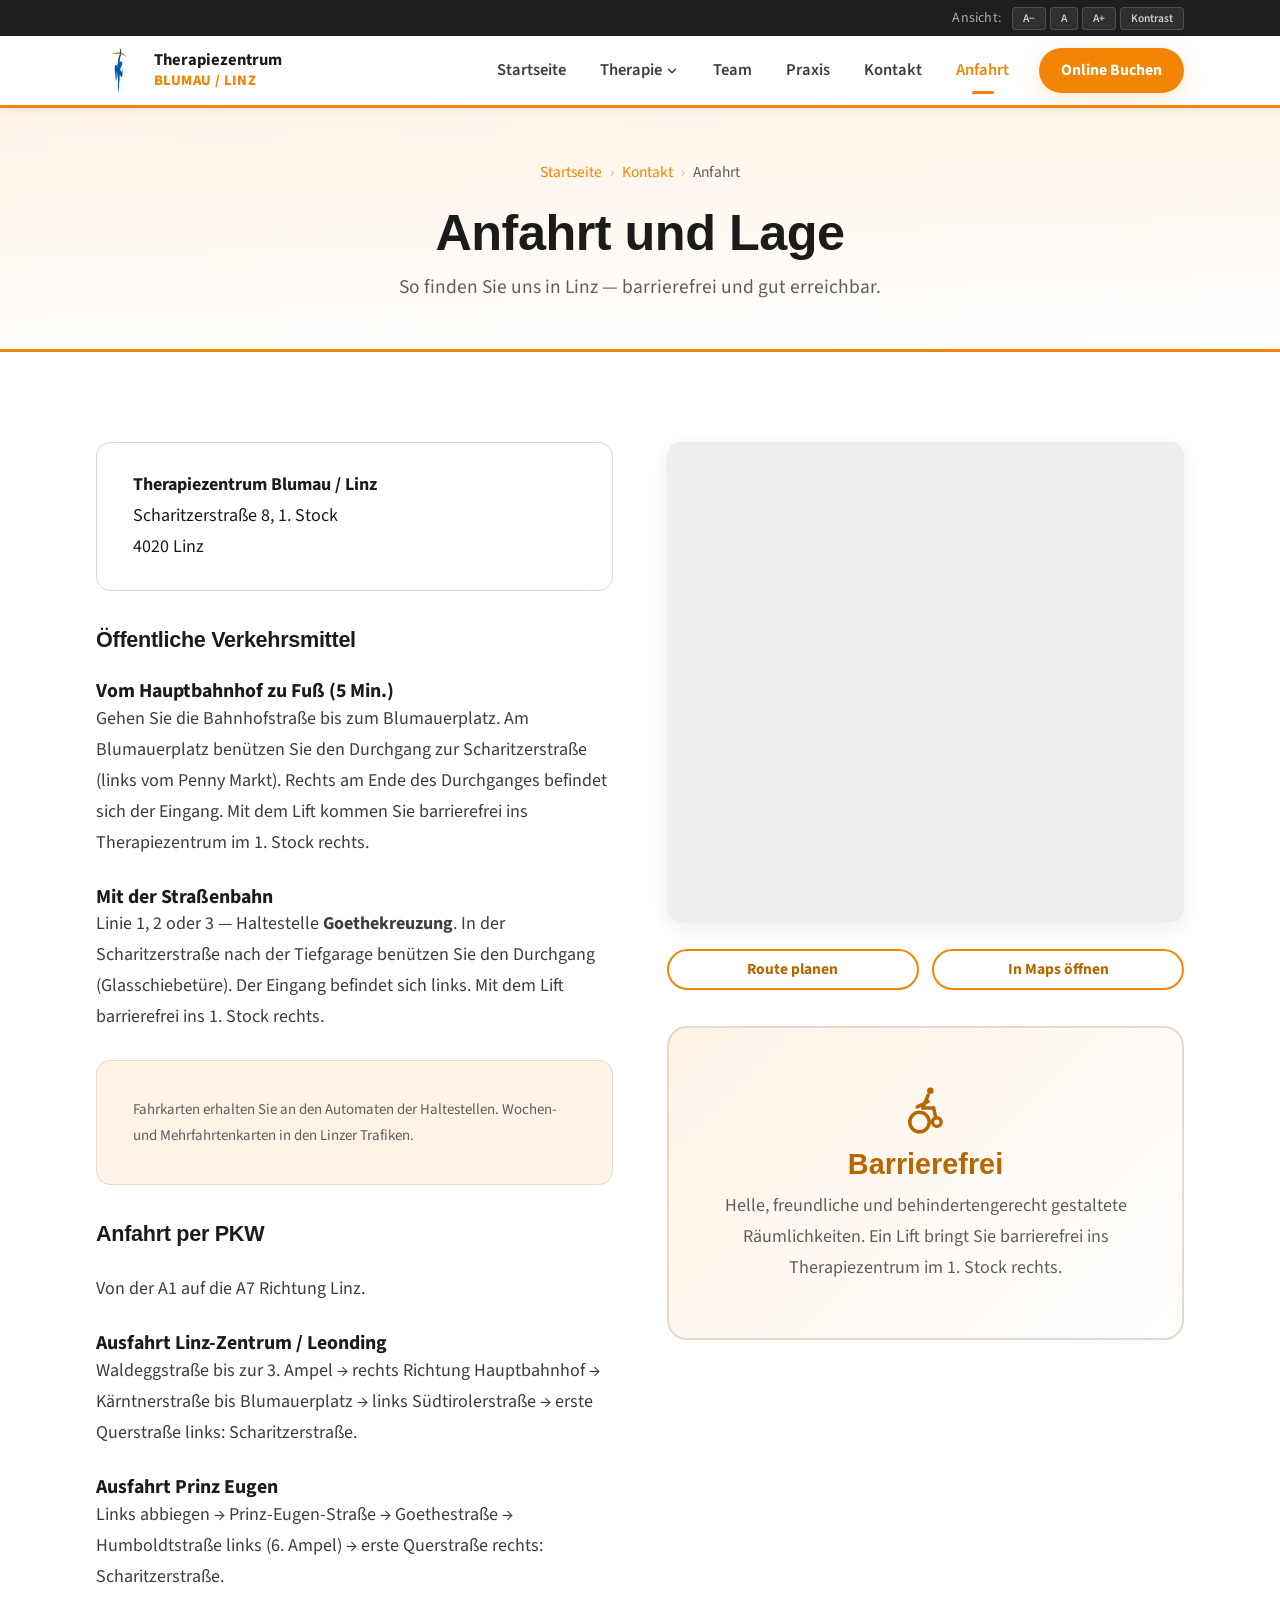
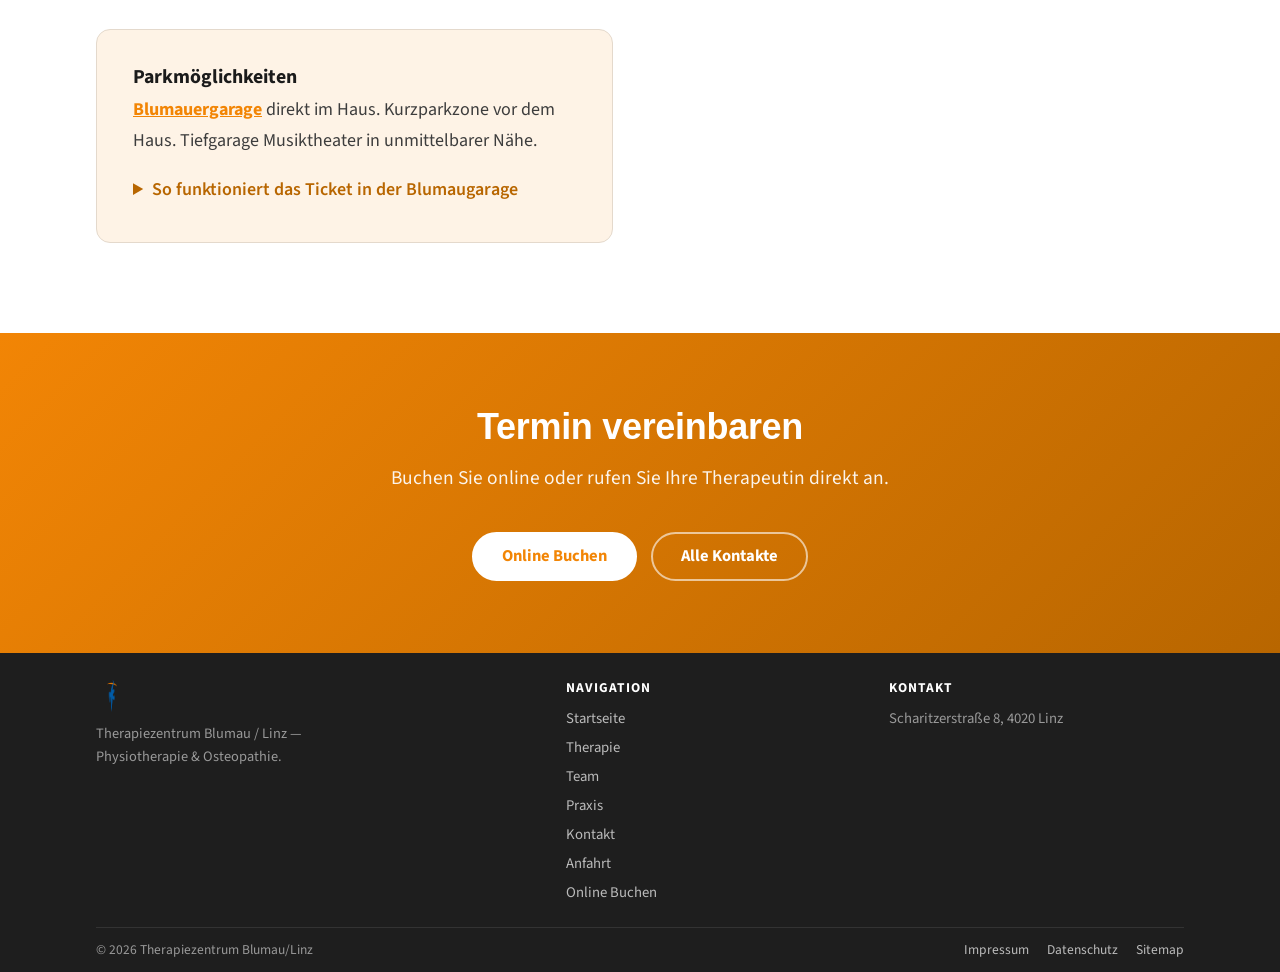
==== anfahrt.html @ 400b6e55 "06.07" ====
<!DOCTYPE html>
<html lang="de">
<head>
  <meta charset="UTF-8">
  <meta name="viewport" content="width=device-width, initial-scale=1.0">
  <title>Anfahrt — Therapiezentrum Blumau / Linz</title>
  <meta name="description" content="Anfahrt zum Therapiezentrum Blumau, Scharitzerstraße 8, 4020 Linz. Mit öffentlichen Verkehrsmitteln, PKW und barrierefrei erreichbar.">
  <link rel="preconnect" href="https://fonts.googleapis.com">
  <link rel="preconnect" href="https://fonts.gstatic.com" crossorigin>
  <link href="https://fonts.googleapis.com/css2?family=Playfair+Display:wght@500;700;800&family=Source+Sans+3:wght@400;500;600;700&display=swap" rel="stylesheet">
  <link rel="stylesheet" href="css/style.css">
</head>
<body>

  <div class="a11y-bar" role="toolbar" aria-label="Barrierefreiheit-Werkzeuge"><div class="container a11y-bar__inner"><span>Ansicht:</span><div class="a11y-bar__controls"><button onclick="adjustFontSize(-1)" aria-label="Schrift verkleinern">A−</button><button onclick="adjustFontSize(0)" aria-label="Schrift zurücksetzen">A</button><button onclick="adjustFontSize(1)" aria-label="Schrift vergrößern">A+</button><button onclick="toggleContrast()" id="contrastBtn" aria-label="Hohen Kontrast umschalten" aria-pressed="false">Kontrast</button></div></div></div>

  <header class="site-header"><div class="container site-header__inner"><a href="index.html" class="logo" aria-label="Startseite"><div class="logo__icon"><img src="images/logo 2011 Manderl rev00.png" alt="" aria-hidden="true"></div><div class="logo__text">Therapiezentrum<br><span>Blumau / Linz</span></div></a><button class="mobile-toggle" aria-label="Menü öffnen" aria-expanded="false"><span class="bar"></span><span class="bar"></span><span class="bar"></span></button><nav class="main-nav" aria-label="Hauptnavigation"><a href="index.html" class="main-nav__link">Startseite</a><div class="nav-dropdown"><a href="therapie.html" class="main-nav__link">Therapie <svg class="nav-caret" width="14" height="14" viewBox="0 0 24 24" fill="none" stroke="currentColor" stroke-width="2.5" stroke-linecap="round" stroke-linejoin="round" aria-hidden="true"><polyline points="6 9 12 15 18 9"/></svg></a><div class="nav-dropdown__panel" role="menu"><a href="therapie.html#physiotherapie" class="nav-dropdown__item" role="menuitem"><span class="nav-dropdown__item-icon"><svg width="14" height="14" viewBox="0 0 22 22" fill="none" aria-hidden="true"><rect x="8" y="2" width="6" height="18" rx="3" fill="currentColor"/><rect x="2" y="8" width="18" height="6" rx="3" fill="currentColor"/></svg></span>Physiotherapie</a><a href="therapie.html#osteopathie" class="nav-dropdown__item" role="menuitem"><span class="nav-dropdown__item-icon"><svg width="14" height="14" viewBox="0 0 22 22" fill="none" aria-hidden="true"><circle cx="11" cy="11" r="9" stroke="currentColor" stroke-width="2" fill="none"/><rect x="9" y="5" width="4" height="12" rx="1.5" fill="currentColor"/><rect x="5" y="9" width="12" height="4" rx="1.5" fill="currentColor"/></svg></span>Osteopathie</a></div></div><a href="team.html" class="main-nav__link">Team</a><a href="praxis.html" class="main-nav__link">Praxis</a><a href="kontakt.html" class="main-nav__link">Kontakt</a><a href="anfahrt.html" class="main-nav__link main-nav__link--active">Anfahrt</a><a href="buchen.html" class="nav-cta">Online Buchen</a></nav></div></header>

  <main>
    <div class="page-header">
      <div class="container">
        <nav class="breadcrumb" aria-label="Breadcrumb"><a href="index.html">Startseite</a><span class="sep">›</span><a href="kontakt.html">Kontakt</a><span class="sep">›</span><span>Anfahrt</span></nav>
        <h1>Anfahrt und Lage</h1>
        <p>So finden Sie uns in Linz — barrierefrei und gut erreichbar.</p>
      </div>
    </div>

    <section class="section">
      <div class="container">
        <div class="grid grid--1-1" style="gap: 3rem;">

          <!-- Directions -->
          <div class="reveal">

            <address class="info-box info-box--white mb-4" style="padding: 1.5rem 2rem; font-style: normal;">
              <strong>Therapiezentrum Blumau / Linz</strong><br>
              Scharitzerstraße 8, 1. Stock<br>
              4020 Linz
            </address>

            <!-- Öffentlich -->
            <div class="directions mb-4">
              <h2 class="mb-3" style="font-size:1.2rem;">Öffentliche Verkehrsmittel</h2>
              <div class="mb-3">
                <h4>Vom Hauptbahnhof zu Fuß (5 Min.)</h4>
                <p class="text-mid">Gehen Sie die Bahnhofstraße bis zum Blumauerplatz. Am Blumauerplatz benützen Sie den Durchgang zur Scharitzerstraße (links vom Penny Markt). Rechts am Ende des Durchganges befindet sich der Eingang. Mit dem Lift kommen Sie barrierefrei ins Therapiezentrum im 1. Stock rechts.</p>
              </div>
              <div class="mb-3">
                <h4>Mit der Straßenbahn</h4>
                <p class="text-mid">Linie 1, 2 oder 3 — Haltestelle <strong>Goethekreuzung</strong>. In der Scharitzerstraße nach der Tiefgarage benützen Sie den Durchgang (Glasschiebetüre). Der Eingang befindet sich links. Mit dem Lift barrierefrei ins 1. Stock rechts.</p>
              </div>
              <div class="info-box info-box--cream" style="font-size:0.83rem;">
                <p style="margin:0;" class="text-soft">Fahrkarten erhalten Sie an den Automaten der Haltestellen. Wochen- und Mehrfahrtenkarten in den Linzer Trafiken.</p>
              </div>
            </div>

            <!-- PKW -->
            <div class="directions mb-4">
              <h2 class="mb-3" style="font-size:1.2rem;">Anfahrt per PKW</h2>
              <p class="text-mid mb-3">Von der A1 auf die A7 Richtung Linz.</p>
              <div class="mb-3">
                <h4>Ausfahrt Linz-Zentrum / Leonding</h4>
                <p class="text-mid">Waldeggstraße bis zur 3. Ampel → rechts Richtung Hauptbahnhof → Kärntnerstraße bis Blumauerplatz → links Südtirolerstraße → erste Querstraße links: Scharitzerstraße.</p>
              </div>
              <div class="mb-3">
                <h4>Ausfahrt Prinz Eugen</h4>
                <p class="text-mid">Links abbiegen → Prinz-Eugen-Straße → Goethestraße → Humboldtstraße links (6. Ampel) → erste Querstraße rechts: Scharitzerstraße.</p>
              </div>
            </div>

            <!-- Parken -->
            <div id="parkmoeglichkeiten" class="info-box info-box--cream">
              <h4>Parkmöglichkeiten</h4>
              <p class="text-mid"><a href="https://www.blumaugarage.at/" target="_blank" rel="noopener" style="color:#f28505; font-weight:700; text-decoration: underline;">Blumauergarage</a> direkt im Haus. Kurzparkzone vor dem Haus. Tiefgarage Musiktheater in unmittelbarer Nähe.</p>
              <details class="park-ticket-guide" style="margin-top:0.8rem;">
                <summary style="cursor:pointer; color:#b86600; font-weight:600;">So funktioniert das Ticket in der Blumaugarage</summary>
                <ol style="margin:0.6rem 0 0 1.2rem; padding:0; font-size:0.92rem; color:#5e5e5e; line-height:1.65; list-style: decimal;">
                  <li>Bei der Einfahrt am Automaten ein Ticket ziehen — das Tor öffnet sich automatisch.</li>
                  <li>Ticket während Ihres Besuchs unbedingt mitnehmen.</li>
                  <li>Vor der Rückfahrt am Kassenautomat im Erdgeschoss bezahlen (Münzen, Schein oder Karte).</li>
                  <li>Das bezahlte Ticket bei der Ausfahrtsschranke einführen — das Tor öffnet sich.</li>
                </ol>
              </details>
            </div>

          </div>

          <!-- Map -->
          <div class="reveal reveal-delay-1">
            <div class="map-wrapper">
              <iframe
                src="https://www.google.com/maps/embed?pb=!1m18!1m12!1m3!1d2659.0!2d14.2917!3d48.2905!2m3!1f0!2f0!3f0!3m2!1i1024!2i768!4f13.1!3m3!1m2!1s0x47739786c6d8e4d1%3A0x0!2zU2NoYXJpdHplcnN0cmHDn2UgOCwgNDAyMCBMaW56!5e0!3m2!1sde!2sat!4v1700000000000!5m2!1sde!2sat"
                width="100%" height="100%" style="border:0; min-height:480px;"
                allowfullscreen="" loading="lazy"
                referrerpolicy="no-referrer-when-downgrade"
                title="Standort Therapiezentrum Blumau auf Google Maps"></iframe>
            </div>
            <div class="flex gap-sm mt-3 flex-wrap">
              <a href="https://www.google.com/maps/dir//Scharitzerstra%C3%9Fe+8,+4020+Linz" target="_blank" rel="noopener" class="btn btn--outline btn--sm" style="flex:1;">Route planen</a>
              <a href="https://www.google.com/maps/place/Scharitzerstra%C3%9Fe+8,+4020+Linz" target="_blank" rel="noopener" class="btn btn--outline btn--sm" style="flex:1;">In Maps öffnen</a>
            </div>

            <!-- Barrierefreiheit -->
            <div class="a11y-highlight reveal mt-4">
              <span class="a11y-highlight__icon" aria-hidden="true"><svg xmlns="http://www.w3.org/2000/svg" width="52" height="52" viewBox="0 0 24 24" fill="none" stroke="#b86600" stroke-width="1.6" stroke-linecap="round" stroke-linejoin="round"><circle cx="14" cy="4" r="1.5" fill="#b86600" stroke="none"/><path d="M13 6 L10.5 12"/><path d="M13 9 L8 11.5"/><line x1="10.5" y1="12" x2="15.5" y2="12"/><path d="M15.5 12 L16.5 16.5"/><circle cx="9" cy="18.5" r="4.5"/><circle cx="17" cy="18.5" r="2"/></svg></span>
              <h3>Barrierefrei</h3>
              <p>Helle, freundliche und behindertengerecht gestaltete Räumlichkeiten. Ein Lift bringt Sie barrierefrei ins Therapiezentrum im 1. Stock rechts.</p>
            </div>
          </div>

        </div>
      </div>
    </section>

    <section class="cta-banner" aria-label="Termin vereinbaren">
      <div class="container">
        <h2>Termin vereinbaren</h2>
        <p>Buchen Sie online oder rufen Sie Ihre Therapeutin direkt an.</p>
        <div class="cta-banner__actions">
          <a href="buchen.html" class="btn btn--white">Online Buchen</a>
          <a href="kontakt.html" class="btn btn--white-outline">Alle Kontakte</a>
        </div>
      </div>
    </section>
  </main>

  <footer class="site-footer"><div class="container"><div class="site-footer__grid"><div class="site-footer__brand"><div class="logo__icon"><img src="images/logo 2011 Manderl rev00.png" alt="" aria-hidden="true"></div><p>Therapiezentrum Blumau / Linz — Physiotherapie & Osteopathie.</p></div><nav aria-label="Footer Navigation"><h4>Navigation</h4><ul><li><a href="index.html">Startseite</a></li><li><a href="therapie.html">Therapie</a></li><li><a href="team.html">Team</a></li><li><a href="praxis.html">Praxis</a></li><li><a href="kontakt.html">Kontakt</a></li><li><a href="anfahrt.html">Anfahrt</a></li><li><a href="buchen.html">Online Buchen</a></li></ul></nav><div><h4>Kontakt</h4><ul><li>Scharitzerstraße 8, 4020 Linz</li></ul></div></div><div class="site-footer__bottom"><span>© 2026 Therapiezentrum Blumau/Linz</span><div class="site-footer__bottom-links"><a href="#">Impressum</a><a href="#">Datenschutz</a><a href="#">Sitemap</a></div></div></div></footer>
  <script src="js/main.js"></script>
</body>
</html>
---- css/style.css ----
@charset "UTF-8";
*, *::before, *::after {
  box-sizing: border-box;
  margin: 0;
  padding: 0;
}

:root {
  --font-scale: 1;
}

html {
  font-size: calc(18px * var(--font-scale));
  scroll-behavior: smooth;
  scroll-padding-top: 92px;
  -webkit-text-size-adjust: 100%;
}

body {
  font-family: "Source Sans 3", "Segoe UI", Helvetica, Arial, sans-serif;
  background-color: #ffffff;
  color: #1b1b1b;
  line-height: 1.72;
  -webkit-font-smoothing: antialiased;
  -moz-osx-font-smoothing: grayscale;
  overflow-x: hidden;
}

img, picture, video, svg {
  display: block;
  max-width: 100%;
  height: auto;
}

a {
  text-decoration: none;
  color: inherit;
  transition: color 0.3s cubic-bezier(0.22, 1, 0.36, 1), background 0.3s cubic-bezier(0.22, 1, 0.36, 1), border-color 0.3s cubic-bezier(0.22, 1, 0.36, 1), box-shadow 0.3s cubic-bezier(0.22, 1, 0.36, 1), transform 0.3s cubic-bezier(0.22, 1, 0.36, 1);
}

ul, ol {
  list-style: none;
}

button {
  font-family: inherit;
  cursor: pointer;
}

address {
  font-style: normal;
}

hr {
  border: none;
  border-top: 1px solid #f0e8dd;
  margin: 1.5rem 0;
}

::selection {
  background: rgba(242, 133, 5, 0.18);
  color: #1b1b1b;
}

:focus-visible {
  outline: 3px solid #f28505;
  outline-offset: 2px;
  border-radius: 4px;
}

h1, h2, h3, h4, h5, h6 {
  font-family: "Arial", Helvetica, sans-serif;
  font-weight: 700;
  line-height: 1.2;
  color: #1b1b1b;
}

h1 {
  font-size: 2.8rem;
  letter-spacing: -0.5px;
}

h2 {
  font-size: 2rem;
  letter-spacing: -0.3px;
}

h3 {
  font-size: 1.35rem;
}

h4 {
  font-size: 1.1rem;
  font-family: "Source Sans 3", sans-serif;
  font-weight: 700;
}

p {
  margin-bottom: 1rem;
}
p:last-child {
  margin-bottom: 0;
}

.text-sm {
  font-size: 0.88rem;
}

.text-lg {
  font-size: 1.15rem;
}

.text-xl {
  font-size: 1.35rem;
}

.text-soft {
  color: #5e5e5e;
}

.text-mid {
  color: #3d3d3d;
}

.text-orange {
  color: #f28505;
}

.font-bold {
  font-weight: 700;
}

.container {
  width: 92%;
  max-width: 1120px;
  margin-left: auto;
  margin-right: auto;
  padding-left: 16px;
  padding-right: 16px;
}

.container--narrow {
  max-width: 820px;
}

.container--wide {
  max-width: 1280px;
}

.grid {
  display: grid;
  gap: 2rem;
}
.grid--2 {
  grid-template-columns: repeat(2, 1fr);
}
.grid--3 {
  grid-template-columns: repeat(3, 1fr);
}
.grid--2-1 {
  grid-template-columns: 1.4fr 0.6fr;
}
.grid--1-1 {
  grid-template-columns: 1fr 1fr;
}
.grid--sidebar {
  grid-template-columns: 1.3fr 0.7fr;
  gap: 3rem;
}

.flex {
  display: flex;
}

.flex-wrap {
  flex-wrap: wrap;
}

.flex-col {
  flex-direction: column;
}

.items-center {
  align-items: center;
}

.items-start {
  align-items: flex-start;
}

.justify-between {
  justify-content: space-between;
}

.justify-center {
  justify-content: center;
}

.gap-xs {
  gap: 0.5rem;
}

.gap-sm {
  gap: 0.75rem;
}

.gap-md {
  gap: 1rem;
}

.gap-lg {
  gap: 1.5rem;
}

.gap-xl {
  gap: 2rem;
}

.text-center {
  text-align: center;
}

.mt-1 {
  margin-top: 0.5rem;
}

.mt-2 {
  margin-top: 1rem;
}

.mt-3 {
  margin-top: 1.5rem;
}

.mt-4 {
  margin-top: 2rem;
}

.mt-6 {
  margin-top: 3rem;
}

.mt-8 {
  margin-top: 4rem;
}

.mb-1 {
  margin-bottom: 0.5rem;
}

.mb-2 {
  margin-bottom: 1rem;
}

.mb-3 {
  margin-bottom: 1.5rem;
}

.mb-4 {
  margin-bottom: 2rem;
}

.mb-6 {
  margin-bottom: 3rem;
}

.pt-0 {
  padding-top: 0;
}

.pb-0 {
  padding-bottom: 0;
}

.a11y-bar {
  background: #1e1e1e;
  color: #aaa;
  padding: 6px 0;
  font-size: 0.78rem;
  letter-spacing: 0.2px;
}
.a11y-bar__inner {
  display: flex;
  justify-content: flex-end;
  align-items: center;
  gap: 10px;
}
.a11y-bar__controls {
  display: flex;
  gap: 4px;
}
.a11y-bar button {
  background: rgba(255, 255, 255, 0.08);
  border: 1px solid rgba(255, 255, 255, 0.15);
  color: #ccc;
  padding: 2px 10px;
  border-radius: 4px;
  font-size: 0.82em;
  font-weight: 600;
  transition: 0.3s cubic-bezier(0.22, 1, 0.36, 1);
}
.a11y-bar button:hover, .a11y-bar button:focus-visible {
  background: #f28505;
  color: #ffffff;
  border-color: #f28505;
}

.site-header {
  background: #ffffff;
  position: sticky;
  top: 0;
  z-index: 1000;
  height: 72px;
  display: flex;
  align-items: center;
  border-bottom: 3px solid #f28505;
  box-shadow: 0 2px 8px rgba(0, 0, 0, 0.06);
}
.site-header__inner {
  display: flex;
  justify-content: space-between;
  align-items: center;
  width: 100%;
}

.logo {
  display: flex;
  align-items: center;
  gap: 12px;
  flex-shrink: 0;
}
.logo__icon {
  width: 46px;
  height: 46px;
  background: transparent;
  color: #ffffff;
  display: flex;
  align-items: center;
  justify-content: center;
  border-radius: 6px;
  font-family: "Playfair Display", serif;
  font-weight: 900;
  font-size: 1.55rem;
}
.logo__text {
  font-size: 0.92rem;
  font-weight: 700;
  line-height: 1.18;
  color: #1b1b1b;
}
.logo__text span {
  color: #f28505;
  font-weight: 800;
  text-transform: uppercase;
  letter-spacing: 0.4px;
  font-size: 0.88em;
}

.main-nav {
  display: flex;
  align-items: center;
  gap: 2px;
}
.main-nav__link {
  padding: 8px 16px;
  font-weight: 600;
  font-size: 0.92rem;
  color: #3d3d3d;
  border-radius: 8px;
  position: relative;
}
.main-nav__link:hover {
  color: #f28505;
  background: rgba(242, 133, 5, 0.05);
}
.main-nav__link--active {
  color: #f28505;
}
.main-nav__link--active::after {
  content: "";
  position: absolute;
  bottom: -1px;
  left: 50%;
  transform: translateX(-50%);
  width: 22px;
  height: 3px;
  background: #f28505;
  border-radius: 2px;
}

.nav-cta {
  display: inline-flex;
  align-items: center;
  gap: 6px;
  background: #f28505;
  color: #ffffff;
  padding: 9px 22px;
  border-radius: 100px;
  font-weight: 700;
  font-size: 0.88rem;
  margin-left: 12px;
  white-space: nowrap;
  box-shadow: 0 6px 24px rgba(242, 133, 5, 0.18);
}
.nav-cta:hover {
  background: #b86600;
  color: #ffffff;
  transform: translateY(-1px);
  box-shadow: 0 8px 28px rgba(242, 133, 5, 0.25);
}

.mobile-toggle {
  display: none;
  background: none;
  border: none;
  padding: 8px;
  z-index: 1100;
}
.mobile-toggle .bar {
  display: block;
  width: 26px;
  height: 3px;
  margin: 5px 0;
  background: #1b1b1b;
  border-radius: 2px;
  transition: 0.3s cubic-bezier(0.22, 1, 0.36, 1);
}
.mobile-toggle.is-open .bar:nth-child(1) {
  transform: rotate(45deg) translate(5px, 6px);
}
.mobile-toggle.is-open .bar:nth-child(2) {
  opacity: 0;
}
.mobile-toggle.is-open .bar:nth-child(3) {
  transform: rotate(-45deg) translate(6px, -7px);
}

.btn {
  display: inline-flex;
  align-items: center;
  justify-content: center;
  gap: 8px;
  padding: 13px 28px;
  border-radius: 100px;
  font-weight: 700;
  font-size: 0.92rem;
  border: 2px solid transparent;
  cursor: pointer;
  text-align: center;
  line-height: 1.2;
  transition: 0.3s cubic-bezier(0.22, 1, 0.36, 1);
}
.btn--primary {
  background: #f28505;
  color: #ffffff;
  box-shadow: 0 6px 24px rgba(242, 133, 5, 0.18);
}
.btn--primary:hover {
  background: #b86600;
  color: #ffffff;
  transform: translateY(-2px);
  box-shadow: 0 10px 32px rgba(242, 133, 5, 0.28);
}
.btn--outline {
  border-color: #f28505;
  color: #b86600;
  background: transparent;
}
.btn--outline:hover {
  background: #f28505;
  color: #ffffff;
  border-color: #f28505;
}
.btn--white {
  background: #ffffff;
  color: #f28505;
  border-color: #ffffff;
}
.btn--white:hover {
  background: #fef3e6;
  color: #b86600;
}
.btn--white-outline {
  background: transparent;
  color: #ffffff;
  border-color: rgba(255, 255, 255, 0.6);
}
.btn--white-outline:hover {
  background: rgba(255, 255, 255, 0.15);
  border-color: #ffffff;
  color: #ffffff;
}
.btn--ghost {
  border-color: rgba(255, 255, 255, 0.5);
  color: #ffffff;
  background: transparent;
}
.btn--ghost:hover {
  background: rgba(255, 255, 255, 0.12);
  border-color: #ffffff;
  color: #ffffff;
}
.btn--sm {
  padding: 9px 20px;
  font-size: 0.86rem;
}
.btn--full {
  width: 100%;
}

.section {
  padding: 5rem 0;
}

.section-header {
  text-align: center;
  margin-bottom: 3rem;
}
.section-header h2 {
  margin-bottom: 0.6rem;
}
.section-header p {
  font-size: 1.08rem;
  color: #5e5e5e;
  max-width: 560px;
  margin: 0 auto;
}
.section-header__line {
  display: block;
  width: 52px;
  height: 4px;
  background: #f28505;
  border-radius: 2px;
  margin: 1rem auto 0;
}

.bg-cream {
  background: #fef3e6;
}

.bg-white {
  background: #ffffff;
}

.bg-off {
  background: #fafaf7;
}

.page-header {
  background: linear-gradient(178deg, #fef3e6 0%, #ffffff 100%);
  padding: 2.8rem 0 2.5rem;
  border-bottom: 3px solid #f28505;
  text-align: center;
}
.page-header h1 {
  margin-bottom: 0.4rem;
}
.page-header p {
  color: #5e5e5e;
  font-size: 1.08rem;
}

.breadcrumb {
  display: flex;
  justify-content: center;
  align-items: center;
  gap: 8px;
  margin-bottom: 1rem;
  font-size: 0.86rem;
  color: #5e5e5e;
}
.breadcrumb a {
  color: #f28505;
}
.breadcrumb a:hover {
  text-decoration: underline;
}
.breadcrumb .sep {
  color: #bbb;
}

.hero {
  padding: 3.5rem 0 4.5rem;
  background: linear-gradient(178deg, #fef3e6 0%, #ffffff 55%, rgba(242, 133, 5, 0.02) 100%);
  position: relative;
  overflow: hidden;
}
.hero::before {
  content: "";
  position: absolute;
  top: -80px;
  right: -80px;
  width: 380px;
  height: 380px;
  background: radial-gradient(circle, rgba(242, 133, 5, 0.06) 0%, transparent 70%);
  border-radius: 50%;
  pointer-events: none;
}
.hero h1 {
  font-size: 3rem;
  margin-bottom: 1rem;
}
.hero h1 .accent {
  color: #f28505;
}
.hero__welcome {
  font-family: "Arial", Helvetica, sans-serif;
  font-size: 3.2rem;
  font-weight: 800;
  letter-spacing: 0.5px;
  line-height: 1.1;
  text-transform: uppercase;
  margin-bottom: 1.4rem;
  position: relative;
  padding-bottom: 0.9rem;
  text-align: center;
  color: #1b1b1b;
}
.hero__welcome::after {
  content: "";
  display: block;
  width: 120px;
  height: 5px;
  background: #f28505;
  border-radius: 4px;
  margin: 1.1rem auto 0;
}
.hero__welcome .accent {
  display: inline-block;
  color: #f28505;
  letter-spacing: 1.5px;
}
.hero__lead {
  font-size: 1.15rem;
  color: #5e5e5e;
  max-width: 520px;
  margin-bottom: 1.4rem;
  line-height: 1.75;
}
.hero__lead--center {
  text-align: center;
  margin-left: auto;
  margin-right: auto;
  font-size: 1.25rem;
  color: #3d3d3d;
}
.hero__lead--center strong {
  color: #b86600;
  font-size: 1.35rem;
}
.hero__body-text {
  font-size: 1.05rem;
  color: #3d3d3d;
  line-height: 1.75;
  max-width: 640px;
  margin: 0 auto 1.2rem;
}
.text-justify {
  text-align: justify;
  hyphens: auto;
}
.hero__phone-hint {
  margin-top: 0.5rem;
  margin-bottom: 1.5rem;
  font-size: 0.92rem;
  color: #6b6b6b;
  text-align: center;
}
.hero__phone-hint a {
  color: #f28505;
  font-weight: 700;
  text-decoration: underline;
}
.hero__phone-hint a:hover {
  color: #b86600;
}
.hero__actions {
  display: flex;
  gap: 14px;
  flex-wrap: wrap;
  margin: 0 auto 1rem;
  justify-content: center;
}
.hero__badge {
  display: inline-flex;
  align-items: center;
  gap: 10px;
  background: #ffffff;
  border: 1px solid #e4d9cc;
  border-left: 4px solid #f28505;
  padding: 14px 20px;
  border-radius: 8px;
  font-size: 0.9rem;
  box-shadow: 0 1px 3px rgba(0, 0, 0, 0.04);
}

.info-card {
  background: #ffffff;
  border: 1px solid #e4d9cc;
  border-top: 5px solid #f28505;
  border-radius: 14px;
  padding: 2rem;
  box-shadow: 0 6px 20px rgba(0, 0, 0, 0.07);
}
.info-card h3 {
  color: #f28505;
  font-size: 1.2rem;
  margin-bottom: 0.8rem;
}
.info-card__text {
  font-size: 0.92rem;
  color: #5e5e5e;
  margin-bottom: 1.2rem;
}
.info-card__list li {
  display: flex;
  justify-content: space-between;
  align-items: center;
  padding: 9px 0;
  border-bottom: 1px solid #f0e8dd;
  font-size: 0.92rem;
}
.info-card__list li:last-child {
  border-bottom: none;
}
.info-card__list li a {
  font-weight: 700;
  color: #1b1b1b;
}
.info-card__list li a:hover {
  color: #f28505;
}
.info-card__address {
  margin-top: 1.2rem;
  padding: 12px 14px;
  background: #fef3e6;
  border-radius: 8px;
  font-size: 0.88rem;
  color: #5e5e5e;
  line-height: 1.6;
}

.service-card {
  background: #ffffff;
  border: 1px solid #e4d9cc;
  border-radius: 14px;
  padding: 2rem 1.8rem;
  position: relative;
  overflow: hidden;
  transition: transform 0.3s cubic-bezier(0.22, 1, 0.36, 1), box-shadow 0.3s cubic-bezier(0.22, 1, 0.36, 1), border-color 0.3s cubic-bezier(0.22, 1, 0.36, 1);
}
.service-card::before {
  content: "";
  position: absolute;
  top: 0;
  left: 0;
  right: 0;
  height: 4px;
  background: #f28505;
  transform: scaleX(0);
  transform-origin: left;
  transition: transform 0.4s cubic-bezier(0.22, 1, 0.36, 1);
}
.service-card:hover {
  transform: translateY(-6px);
  box-shadow: 0 12px 40px rgba(0, 0, 0, 0.09);
  border-color: rgba(242, 133, 5, 0.25);
}
.service-card:hover::before {
  transform: scaleX(1);
}
.service-card__icon {
  font-size: 2.6rem;
  margin-bottom: 1rem;
  display: block;
  line-height: 1;
}
.service-card h3 {
  margin-bottom: 0.6rem;
}
.service-card p {
  color: #5e5e5e;
  font-size: 0.94rem;
  margin-bottom: 1rem;
}
.service-card ul {
  padding-left: 1.1rem;
  list-style: disc;
}
.service-card ul li {
  color: #5e5e5e;
  font-size: 0.88rem;
  margin-bottom: 4px;
}

.team-card {
  background: #fef3e6;
  border: 1px solid #e4d9cc;
  border-radius: 14px;
  padding: 1.5rem 1.8rem;
  display: flex;
  justify-content: space-between;
  align-items: center;
  flex-wrap: wrap;
  gap: 1rem;
  transition: border-color 0.3s cubic-bezier(0.22, 1, 0.36, 1), box-shadow 0.3s cubic-bezier(0.22, 1, 0.36, 1);
}
.team-card:hover {
  border-color: rgba(242, 133, 5, 0.3);
  box-shadow: 0 2px 8px rgba(0, 0, 0, 0.06);
}
.team-card__role {
  display: inline-block;
  background: rgba(242, 133, 5, 0.12);
  color: #b86600;
  font-size: 0.72rem;
  font-weight: 700;
  padding: 3px 12px;
  border-radius: 100px;
  text-transform: uppercase;
  letter-spacing: 0.5px;
  margin-bottom: 4px;
}
.team-card h4 {
  margin-bottom: 2px;
}
.team-card__spec {
  font-size: 0.9rem;
  color: #5e5e5e;
}
.team-card__bio {
  font-size: 0.86rem;
  color: #5e5e5e;
  margin-top: 0.5rem;
}
.team-card__actions {
  display: flex;
  gap: 10px;
  flex-wrap: wrap;
}

.phone-btn {
  display: inline-flex;
  align-items: center;
  gap: 6px;
  padding: 9px 18px;
  background: #ffffff;
  border: 1px solid #e4d9cc;
  border-radius: 100px;
  font-weight: 700;
  font-size: 0.88rem;
  color: #1b1b1b;
  transition: 0.3s cubic-bezier(0.22, 1, 0.36, 1);
}
.phone-btn:hover {
  border-color: #f28505;
  color: #f28505;
  box-shadow: 0 2px 8px rgba(0, 0, 0, 0.06);
}
.phone-btn--filled {
  background: #f28505;
  color: #ffffff;
  border-color: #f28505;
}
.phone-btn--filled:hover {
  background: #b86600;
  color: #ffffff;
  border-color: #b86600;
}

.cta-banner {
  padding: 4rem 0;
  background: linear-gradient(135deg, #f28505 0%, #b86600 100%);
  color: #ffffff;
  text-align: center;
}
.cta-banner h2 {
  color: #ffffff;
  font-size: 2rem;
  margin-bottom: 0.8rem;
}
.cta-banner p {
  font-size: 1.08rem;
  opacity: 0.92;
  max-width: 520px;
  margin: 0 auto 2rem;
}
.cta-banner__actions {
  display: flex;
  gap: 14px;
  justify-content: center;
  flex-wrap: wrap;
}

.therapy-detail {
  background: #ffffff;
  border: 1px solid #e4d9cc;
  border-radius: 14px;
  padding: 2.5rem;
  margin-bottom: 2.5rem;
}
.therapy-detail__header {
  display: flex;
  align-items: center;
  gap: 14px;
  margin-bottom: 1.2rem;
}
.therapy-detail__header .icon {
  font-size: 2.4rem;
  line-height: 1;
}
.therapy-detail__header h2 {
  margin-bottom: 0;
}
.therapy-detail p {
  color: #3d3d3d;
  line-height: 1.8;
}
/* ── Beschwerdebilder photo grid ─────────────────────────── */
.complaint-grid {
  display: grid;
  grid-template-columns: repeat(4, 1fr);
  gap: 0.7rem;
  margin-top: 1.5rem;
  list-style: none;
  padding: 0;
}
.complaint-card {
  position: relative;
  border-radius: 12px;
  overflow: hidden;
  aspect-ratio: 4 / 3;
  background-size: cover;
  background-position: center;
  transition: transform 0.35s cubic-bezier(0.22, 1, 0.36, 1),
              box-shadow 0.35s cubic-bezier(0.22, 1, 0.36, 1);
}
.complaint-card:hover {
  transform: scale(1.03);
  box-shadow: 0 10px 32px rgba(0, 0, 0, 0.18);
}
.complaint-card::after {
  content: '';
  position: absolute;
  inset: 0;
  background: linear-gradient(
    to top,
    rgba(15, 7, 0, 0.78) 0%,
    rgba(15, 7, 0, 0.28) 55%,
    rgba(15, 7, 0, 0.04) 100%
  );
}
.complaint-card span {
  position: absolute;
  bottom: 0;
  left: 0;
  right: 0;
  padding: 0.7rem 0.85rem;
  color: #ffffff;
  font-size: 0.8rem;
  font-weight: 600;
  line-height: 1.35;
  z-index: 1;
}
@media (max-width: 880px) {
  .complaint-grid { grid-template-columns: repeat(3, 1fr); }
}
@media (max-width: 580px) {
  .complaint-grid { grid-template-columns: repeat(2, 1fr); }
}

/* ── Therapy accordion checklist ────────────────────────── */
.therapy-detail__list {
  display: grid;
  grid-template-columns: repeat(auto-fit, minmax(210px, 1fr));
  gap: 10px;
  margin-top: 1.4rem;
}
.therapy-detail__list li {
  display: flex;
  align-items: center;
  gap: 10px;
  padding: 10px 14px;
  background: #fef3e6;
  border-radius: 8px;
  font-size: 0.92rem;
  font-weight: 500;
}
.therapy-detail__list li::before {
  content: "✓";
  color: #f28505;
  font-weight: 800;
  flex-shrink: 0;
}

.info-box {
  padding: 2rem;
  border-radius: 14px;
  border: 1px solid #e4d9cc;
}
.info-box--cream {
  background: #fef3e6;
}
.info-box--white {
  background: #ffffff;
}
.info-box--orange {
  background: #fef3e6;
  border-color: #f28505;
  border-width: 2px;
}
.info-box--accent {
  background: #fef3e6;
  border-left: 4px solid #f28505;
}
.info-box h3 {
  margin-bottom: 0.8rem;
}
.info-box h4 {
  margin-bottom: 0.3rem;
}

.contact-block .phone-lg {
  font-family: "Playfair Display", serif;
  font-size: 1.6rem;
  font-weight: 700;
  color: #f28505;
  display: inline-block;
  margin: 8px 0;
}
.contact-block .phone-lg:hover {
  color: #b86600;
}
.contact-block .directions {
  margin-top: 1.5rem;
  padding: 1.4rem;
  background: #fef3e6;
  border-radius: 14px;
  border: 1px solid #e4d9cc;
}

.map-wrapper {
  border-radius: 14px;
  overflow: hidden;
  box-shadow: 0 6px 20px rgba(0, 0, 0, 0.07);
  min-height: 380px;
  background: #eee;
}
.map-wrapper iframe {
  width: 100%;
  height: 100%;
  min-height: 380px;
  border: 0;
  display: block;
}

.booking-frame {
  border-radius: 14px;
  overflow: hidden;
  box-shadow: 0 12px 40px rgba(0, 0, 0, 0.09);
  background: #ffffff;
  border: 1px solid #e4d9cc;
}
.booking-frame iframe {
  width: 100%;
  min-height: 700px;
  border: 0;
  display: block;
}

.steps-grid {
  display: grid;
  grid-template-columns: repeat(3, 1fr);
  gap: 1.5rem;
  margin-bottom: 2.5rem;
}

.step-card {
  background: #ffffff;
  border: 1px solid #e4d9cc;
  border-radius: 14px;
  padding: 1.8rem;
  text-align: center;
}
.step-card__num {
  font-size: 2rem;
  margin-bottom: 0.8rem;
  display: block;
}
.step-card h3 {
  margin-bottom: 0.4rem;
  font-size: 1.05rem;
}
.step-card p {
  font-size: 0.86rem;
  color: #5e5e5e;
}

.values-grid {
  display: grid;
  grid-template-columns: repeat(2, 1fr);
  gap: 1rem;
}

.value-card {
  padding: 1.5rem;
  text-align: center;
  border-radius: 14px;
  background: #fef3e6;
  border: 1px solid #e4d9cc;
  transition: transform 0.3s cubic-bezier(0.22, 1, 0.36, 1);
}
.value-card:hover {
  transform: translateY(-3px);
}
.value-card__icon {
  font-size: 2.4rem;
  margin-bottom: 0.6rem;
  display: block;
}
.value-card h4 {
  font-size: 0.92rem;
  margin-bottom: 0.2rem;
}
.value-card p {
  font-size: 0.78rem;
  color: #5e5e5e;
}

.feature-item {
  display: flex;
  gap: 1rem;
  align-items: flex-start;
  padding: 1rem 1.2rem;
  border-radius: 8px;
  background: #fef3e6;
  margin-bottom: 0.8rem;
}
.feature-item__icon {
  font-size: 1.6rem;
  flex-shrink: 0;
  line-height: 1.4;
}
.feature-item h4 {
  margin-bottom: 0.15rem;
}
.feature-item p {
  font-size: 0.9rem;
  color: #5e5e5e;
  margin-bottom: 0;
}

.room-card {
  background: #ffffff;
  border-radius: 14px;
  overflow: hidden;
  border: 1px solid #e4d9cc;
  transition: transform 0.3s cubic-bezier(0.22, 1, 0.36, 1), box-shadow 0.3s cubic-bezier(0.22, 1, 0.36, 1);
}
.room-card:hover {
  transform: translateY(-4px);
  box-shadow: 0 6px 20px rgba(0, 0, 0, 0.07);
}
.room-card__visual {
  height: 180px;
  display: flex;
  align-items: center;
  justify-content: center;
  background: linear-gradient(135deg, #fef3e6, #fde8cc);
  font-size: 3.5rem;
}
.room-card__body {
  padding: 1.5rem;
}
.room-card__body h3 {
  margin-bottom: 0.4rem;
  font-size: 1.1rem;
}
.room-card__body p {
  font-size: 0.88rem;
  color: #5e5e5e;
}

.a11y-highlight {
  border-radius: 20px;
  padding: 3rem;
  text-align: center;
  background: linear-gradient(135deg, #fef3e6, #ffffff);
  border: 2px solid #e4d9cc;
}
.a11y-highlight__icon {
  margin: 0 auto 0.75rem;
  display: flex;
  justify-content: center;
  align-items: center;
  line-height: 1;
}
.a11y-highlight__icon svg {
  margin: 0 auto;
}
.a11y-highlight h3 {
  font-size: 1.6rem;
  color: #b86600;
  margin-bottom: 0.5rem;
}
.a11y-highlight p {
  color: #5e5e5e;
}

.step-list__item {
  display: flex;
  gap: 1rem;
  align-items: flex-start;
  margin-bottom: 1rem;
}
.step-list__item:last-child {
  margin-bottom: 0;
}
.step-list__num {
  font-family: "Playfair Display", serif;
  font-weight: 700;
  font-size: 1.2rem;
  color: #f28505;
  flex-shrink: 0;
  width: 1.5rem;
}

.site-footer {
  background: #1e1e1e;
  color: #999;
  padding: 1.5rem 0 0;
}
.site-footer a {
  color: #bbb;
}
.site-footer a:hover {
  color: #f28505;
}
.site-footer__grid {
  display: grid;
  grid-template-columns: 1.5fr 1fr 1fr;
  gap: 1.5rem;
  margin-bottom: 1rem;
}
.site-footer__brand .logo__icon {
  width: 32px;
  height: 32px;
  background: transparent;
  color: #ffffff;
  display: inline-flex;
  align-items: center;
  justify-content: center;
  border-radius: 5px;
  font-family: "Playfair Display", serif;
  font-weight: 900;
  font-size: 1rem;
  margin-bottom: 0.4rem;
}
.site-footer__brand p {
  font-size: 0.8rem;
  line-height: 1.55;
  max-width: 260px;
}
.site-footer h4 {
  color: #ffffff;
  font-family: "Source Sans 3", sans-serif;
  font-size: 0.75rem;
  text-transform: uppercase;
  letter-spacing: 1px;
  margin-bottom: 0.5rem;
}
.site-footer ul li {
  margin-bottom: 0.2rem;
  font-size: 0.82rem;
}
.site-footer__bottom {
  border-top: 1px solid #333;
  padding-top: 0.6rem;
  padding-bottom: 0.6rem;
  display: flex;
  justify-content: space-between;
  align-items: center;
  flex-wrap: wrap;
  gap: 0.5rem;
  font-size: 0.75rem;
}
.site-footer__bottom-links {
  display: flex;
  gap: 1rem;
}

@keyframes revealUp {
  from {
    opacity: 0;
    transform: translateY(28px);
  }
  to {
    opacity: 1;
    transform: translateY(0);
  }
}
body.js-ready .reveal {
  opacity: 0;
  transform: translateY(28px);
  transition: opacity 0.65s cubic-bezier(0.22, 1, 0.36, 1), transform 0.65s cubic-bezier(0.22, 1, 0.36, 1);
}

body.js-ready .reveal.is-visible {
  opacity: 1;
  transform: translateY(0);
}

body.js-ready .reveal-delay-1.is-visible {
  transition-delay: 0.08s;
}

body.js-ready .reveal-delay-2.is-visible {
  transition-delay: 0.16s;
}

body.js-ready .reveal-delay-3.is-visible {
  transition-delay: 0.24s;
}

body.js-ready .reveal-delay-4.is-visible {
  transition-delay: 0.32s;
}

body.js-ready .reveal-delay-5.is-visible {
  transition-delay: 0.4s;
}

body.js-ready .reveal-delay-6.is-visible {
  transition-delay: 0.48s;
}

body.js-ready .reveal-delay-7.is-visible {
  transition-delay: 0.56s;
}

body.js-ready .reveal-delay-8.is-visible {
  transition-delay: 0.64s;
}

body.high-contrast {
  background: #ffffff !important;
  color: #000 !important;
}
body.high-contrast .site-header {
  border-bottom-color: #000 !important;
}
body.high-contrast .page-header {
  border-bottom-color: #000 !important;
  background: #fff !important;
}
body.high-contrast h1, body.high-contrast h2, body.high-contrast h3, body.high-contrast h4, body.high-contrast h5, body.high-contrast h6, body.high-contrast p, body.high-contrast li, body.high-contrast span, body.high-contrast address {
  color: #000 !important;
}
body.high-contrast a {
  text-decoration: underline !important;
  color: #000 !important;
}
body.high-contrast .btn--primary, body.high-contrast .nav-cta {
  background: yellow !important;
  color: #000 !important;
  border: 2px solid #000 !important;
  box-shadow: none !important;
}
body.high-contrast .btn--outline, body.high-contrast .btn--ghost {
  border-color: #000 !important;
  color: #000 !important;
  background: transparent !important;
}
body.high-contrast .service-card, body.high-contrast .info-card, body.high-contrast .team-card, body.high-contrast .info-box, body.high-contrast .therapy-detail,
body.high-contrast .room-card, body.high-contrast .value-card, body.high-contrast .step-card, body.high-contrast .phone-btn, body.high-contrast .feature-item {
  border: 2px solid #000 !important;
  box-shadow: none !important;
  background: #fff !important;
}
body.high-contrast .hero, body.high-contrast .bg-cream, body.high-contrast .bg-off, body.high-contrast .cta-banner {
  background: #fff !important;
}
body.high-contrast .cta-banner {
  border: 3px solid #000 !important;
}
body.high-contrast .cta-banner h2, body.high-contrast .cta-banner p {
  color: #000 !important;
}
body.high-contrast .site-footer {
  background: #000 !important;
}
body.high-contrast .site-footer a {
  color: yellow !important;
}

@media (max-width: 960px) {
  .grid--sidebar,
  .grid--2,
  .grid--2-1,
  .grid--1-1 {
    grid-template-columns: 1fr;
  }
  .hero h1 {
    font-size: 2.4rem;
  }
  .hero__welcome {
    font-size: 2.6rem;
  }
  .site-footer__grid {
    grid-template-columns: 1fr;
    gap: 1.5rem;
  }
}
@media (max-width: 768px) {
  html {
    font-size: 16px;
  }
  h1 {
    font-size: 2.1rem;
  }
  h2 {
    font-size: 1.6rem;
  }
  .main-nav {
    position: fixed;
    inset: 0;
    background: rgba(255, 255, 255, 0.97);
    backdrop-filter: blur(12px);
    flex-direction: column;
    justify-content: center;
    align-items: center;
    gap: 6px;
    display: none;
    z-index: 1050;
  }
  .main-nav.is-open {
    display: flex;
  }
  .main-nav .main-nav__link {
    font-size: 1.2rem;
    padding: 14px 28px;
    text-align: center;
  }
  .main-nav .nav-cta {
    margin-left: 0;
    margin-top: 12px;
  }
  .mobile-toggle {
    display: block;
  }
  .hero {
    padding: 2rem 0 3rem;
    text-align: center;
  }
  .hero h1 {
    font-size: 2.2rem;
  }
  .hero__welcome {
    font-size: 2.2rem;
  }
  .hero__welcome::after {
    margin-left: auto;
    margin-right: auto;
  }
  .hero__lead {
    margin-left: auto;
    margin-right: auto;
  }
  .hero__actions {
    justify-content: center;
  }
  .hero__badge {
    margin: 0 auto;
    text-align: left;
  }
  .section {
    padding: 3rem 0;
  }
  .grid--3, .steps-grid {
    grid-template-columns: 1fr;
  }
  .team-card {
    flex-direction: column;
    align-items: flex-start;
  }
  .team-card__actions {
    width: 100%;
  }
  .phone-btn {
    width: 100%;
    justify-content: center;
  }
  .values-grid {
    gap: 0.8rem;
  }
  .therapy-detail {
    padding: 1.5rem;
  }
  .a11y-highlight {
    padding: 2rem 1.5rem;
  }
}
@media (max-width: 480px) {
  h1 {
    font-size: 1.85rem;
  }
  .hero h1 {
    font-size: 1.9rem;
  }
  .hero__welcome {
    font-size: 1.9rem;
  }
  .btn {
    padding: 12px 22px;
    font-size: 0.88rem;
  }
  .btn--sm {
    padding: 8px 16px;
    font-size: 0.82rem;
  }
  .info-card {
    padding: 1.5rem;
  }
  .values-grid {
    grid-template-columns: 1fr;
  }
}

/* ── Nav Dropdown ───────────────────────────────────────── */
.nav-dropdown {
  position: relative;
}
/* invisible bridge fills the gap so mouse movement doesn't drop hover */
.nav-dropdown::after {
  content: '';
  position: absolute;
  top: 100%;
  left: -16px;
  right: -16px;
  height: 14px;
}
.nav-dropdown > .main-nav__link {
  display: inline-flex;
  align-items: center;
  gap: 3px;
}
.nav-caret {
  transition: transform 0.25s cubic-bezier(0.22, 1, 0.36, 1);
  flex-shrink: 0;
}
.nav-dropdown:hover .nav-caret,
.nav-dropdown:focus-within .nav-caret {
  transform: rotate(180deg);
}
.nav-dropdown__panel {
  position: absolute;
  top: calc(100% + 10px);
  left: 50%;
  transform: translateX(-50%) translateY(-6px);
  min-width: 220px;
  background: #ffffff;
  border: 1px solid #e4d9cc;
  border-radius: 12px;
  box-shadow: 0 16px 48px rgba(0, 0, 0, 0.13);
  padding: 6px;
  opacity: 0;
  pointer-events: none;
  transition: opacity 0.2s cubic-bezier(0.22, 1, 0.36, 1),
              transform 0.2s cubic-bezier(0.22, 1, 0.36, 1);
  z-index: 500;
}
.nav-dropdown:hover .nav-dropdown__panel,
.nav-dropdown:focus-within .nav-dropdown__panel {
  opacity: 1;
  pointer-events: auto;
  transform: translateX(-50%) translateY(0);
}
.nav-dropdown__panel::before {
  content: '';
  position: absolute;
  top: -7px;
  left: 50%;
  transform: translateX(-50%);
  border-left: 7px solid transparent;
  border-right: 7px solid transparent;
  border-bottom: 7px solid #e4d9cc;
}
.nav-dropdown__panel::after {
  content: '';
  position: absolute;
  top: -6px;
  left: 50%;
  transform: translateX(-50%);
  border-left: 6px solid transparent;
  border-right: 6px solid transparent;
  border-bottom: 6px solid #ffffff;
}
.nav-dropdown__item {
  display: flex;
  align-items: center;
  gap: 10px;
  padding: 10px 14px;
  border-radius: 8px;
  font-weight: 600;
  font-size: 0.88rem;
  color: #3d3d3d;
  transition: background 0.15s, color 0.15s;
}
.nav-dropdown__item:hover {
  background: #fef3e6;
  color: #f28505;
}
.nav-dropdown__item-icon {
  width: 30px;
  height: 30px;
  background: rgba(242, 133, 5, 0.1);
  border-radius: 6px;
  display: flex;
  align-items: center;
  justify-content: center;
  flex-shrink: 0;
  color: #f28505;
}

/* Mobile: items shown inline in full-screen overlay */
@media (max-width: 768px) {
  .nav-dropdown__panel {
    position: static;
    transform: none !important;
    opacity: 1;
    pointer-events: auto;
    box-shadow: none;
    border: none;
    border-radius: 0;
    padding: 4px 0 4px 1rem;
    background: transparent;
  }
  .nav-dropdown__panel::before,
  .nav-dropdown__panel::after {
    display: none;
  }
  .nav-dropdown__item {
    font-size: 1.05rem;
    color: #5e5e5e;
    padding: 8px 14px;
  }
  .nav-caret {
    display: none;
  }
}

/* ── Splash Screen ──────────────────────────────────────── */
#splash {
  position: fixed;
  inset: 0;
  background: #ffffff;
  display: flex;
  flex-direction: column;
  align-items: center;
  justify-content: center;
  gap: 1.2rem;
  z-index: 9999;
  transition: opacity 0.45s ease;
}
#splash.splash--fade {
  opacity: 0;
  pointer-events: none;
}
.splash__logo {
  height: 180px;
  width: auto;
  animation: splashPulse 0.85s ease-in-out infinite alternate;
}
@media (min-width: 1024px) {
  .splash__logo {
    height: 260px;
  }
}
@media (max-width: 768px) {
  .splash__logo {
    height: 120px;
  }
}
@keyframes splashPulse {
  from { transform: scale(0.9); opacity: 0.65; }
  to   { transform: scale(1.12); opacity: 1; }
}
.splash__name {
  font-family: "Playfair Display", serif;
  font-size: 1.8rem;
  font-weight: 700;
  color: #2d2d2d;
  text-align: center;
  line-height: 1.25;
}
@media (min-width: 1024px) {
  .splash__name {
    font-size: 2.2rem;
  }
}
.splash__name span {
  display: block;
  color: #f28505;
  font-size: 1rem;
  font-weight: 600;
  font-family: "Source Sans 3", sans-serif;
  letter-spacing: 0.06em;
  text-transform: uppercase;
}
@media (min-width: 1024px) {
  .splash__name span {
    font-size: 1.15rem;
  }
}

/* ── Leitung Strip ──────────────────────────────────────── */
.leitung-strip {
  display: inline-flex;
  align-items: center;
  gap: 1rem;
  padding: 0.65rem 1.8rem;
  background: #fef8f2;
  border: 1px solid #f0e8dd;
  border-radius: 100px;
  font-size: 0.83rem;
  color: #6b6b6b;
  flex-wrap: wrap;
  justify-content: center;
}
.leitung-strip strong { color: #2d2d2d; }
.leitung-strip__sep { color: #d4c9bb; font-size: 1.1rem; }

/* ── Therapy Accordion ──────────────────────────────────── */
.therapy-accordion {
  background: #ffffff;
  border: 1px solid #e4d9cc;
  border-radius: 14px;
  margin-bottom: 2.5rem;
  overflow: hidden;
}
.therapy-accordion__trigger {
  display: flex;
  align-items: center;
  justify-content: space-between;
  gap: 1rem;
  padding: 1.8rem 2.5rem;
  cursor: pointer;
  list-style: none;
  background: #ffffff;
  transition: background 0.2s;
  border-bottom: 1px solid transparent;
}
.therapy-accordion__trigger::-webkit-details-marker { display: none; }
.therapy-accordion__trigger::marker { display: none; }
.therapy-accordion__trigger:hover {
  background: #fef8f2;
}
details[open] > .therapy-accordion__trigger {
  background: #fef3e6;
  border-bottom-color: #f0e8dd;
}
.therapy-accordion__trigger h2 {
  margin: 0;
  font-size: 1.5rem;
  color: #1b1b1b;
}
.therapy-accordion__icon {
  width: 40px;
  height: 40px;
  border-radius: 50%;
  background: rgba(242, 133, 5, 0.1);
  display: flex;
  align-items: center;
  justify-content: center;
  flex-shrink: 0;
}
.therapy-accordion__arrow {
  flex-shrink: 0;
  color: #f28505;
  transition: transform 0.35s cubic-bezier(0.22, 1, 0.36, 1);
}
details[open] .therapy-accordion__arrow {
  transform: rotate(180deg);
}
.therapy-accordion__trigger-left {
  display: flex;
  align-items: center;
  gap: 1rem;
}
.therapy-accordion__body {
  padding: 2rem 2.5rem 2.5rem;
}
.therapy-accordion__body p {
  color: #3d3d3d;
  line-height: 1.8;
}
.therapy-accordion__body .therapy-detail__list {
  margin-top: 1.4rem;
}

.therapy-therapists {
  margin-top: 1.8rem;
  padding-top: 1.5rem;
  border-top: 1px solid #f0e8dd;
}
.therapy-therapists__title {
  font-size: 0.95rem;
  font-weight: 700;
  color: #1b1b1b;
  margin-bottom: 0.85rem;
  text-transform: uppercase;
  letter-spacing: 0.04em;
}
.therapy-therapists__list {
  display: flex;
  flex-wrap: wrap;
  gap: 0.6rem;
}
.therapy-therapist-btn {
  display: inline-flex;
  align-items: center;
  padding: 8px 18px;
  border-radius: 100px;
  background: #ffffff;
  border: 2px solid #f28505;
  color: #b86600;
  font-weight: 600;
  font-size: 0.88rem;
  transition: 0.25s cubic-bezier(0.22, 1, 0.36, 1);
}
.therapy-therapist-btn:hover {
  background: #f28505;
  color: #ffffff;
  transform: translateY(-1px);
  box-shadow: 0 6px 18px rgba(242, 133, 5, 0.22);
}

@media (max-width: 768px) {
  .therapy-accordion__trigger {
    padding: 1.3rem 1.5rem;
  }
  .therapy-accordion__body {
    padding: 1.2rem 1.5rem 1.8rem;
  }
}

/* ── Logo SVG ───────────────────────────────────────────── */
.logo__icon {
  font-size: 0;
  line-height: 0;
}
.logo__icon svg { display: block; }
.logo__icon img { width: 100%; height: 100%; object-fit: contain; display: block; }

/* ── Service Card Photo Placeholder ────────────────────── */
.service-card__photo {
  height: 160px;
  background: linear-gradient(135deg, #fef3e6 0%, #fde4b4 100%);
  border-radius: 8px;
  margin-bottom: 1.2rem;
  display: flex;
  flex-direction: column;
  align-items: center;
  justify-content: center;
  gap: 0.4rem;
  overflow: hidden;
}
.service-card__photo img {
  width: 100%;
  height: 100%;
  object-fit: cover;
  border-radius: 8px;
  display: block;
}
.service-card__photo-inner {
  display: flex;
  flex-direction: column;
  align-items: center;
  gap: 0.5rem;
  opacity: 0.4;
  color: #b86600;
}
.service-card__photo-inner span {
  font-size: 0.68rem;
  font-weight: 700;
  text-transform: uppercase;
  letter-spacing: 1px;
}

/* ── Room Card Photo Placeholder ────────────────────────── */
.room-card__photo {
  height: 180px;
  background: linear-gradient(135deg, #fef3e6 0%, #fde4b4 100%);
  display: flex;
  flex-direction: column;
  align-items: center;
  justify-content: center;
  gap: 0.4rem;
  overflow: hidden;
}
.room-card__photo img {
  width: 100%;
  height: 100%;
  object-fit: cover;
  display: block;
}
.room-card__photo-inner {
  display: flex;
  flex-direction: column;
  align-items: center;
  gap: 0.5rem;
  opacity: 0.4;
  color: #b86600;
}
.room-card__photo-inner span {
  font-size: 0.68rem;
  font-weight: 700;
  text-transform: uppercase;
  letter-spacing: 1px;
}

/* ── Team Grid ───────────────────────────────────────────── */
.team-grid {
  display: grid;
  grid-template-columns: repeat(3, 1fr);
  gap: 2rem;
}
.team-grid-card {
  background: #ffffff;
  border: 1px solid #e4d9cc;
  border-radius: 14px;
  overflow: hidden;
  display: flex;
  flex-direction: column;
  transition: transform 0.3s cubic-bezier(0.22, 1, 0.36, 1),
              box-shadow 0.3s cubic-bezier(0.22, 1, 0.36, 1),
              border-color 0.3s cubic-bezier(0.22, 1, 0.36, 1);
}
.team-grid-card:hover {
  transform: translateY(-6px);
  box-shadow: 0 12px 40px rgba(0, 0, 0, 0.09);
  border-color: rgba(242, 133, 5, 0.35);
}
.team-grid-card__photo {
  aspect-ratio: 3 / 4;
  max-height: 260px;
  background: linear-gradient(160deg, #fef3e6 0%, #fde4b4 100%);
  display: flex;
  flex-direction: column;
  align-items: center;
  justify-content: center;
  gap: 0.5rem;
  border-bottom: 1px solid #f0e8dd;
  overflow: hidden;
}
.team-grid-card__photo img {
  width: 100%;
  height: 100%;
  object-fit: cover;
  object-position: top;
  display: block;
}
.team-grid-card__photo-placeholder {
  display: flex;
  flex-direction: column;
  align-items: center;
  gap: 0.5rem;
  opacity: 0.38;
  color: #b86600;
}
.team-grid-card__photo-placeholder span {
  font-size: 0.68rem;
  font-weight: 700;
  text-transform: uppercase;
  letter-spacing: 1px;
}
.team-grid-card__body {
  padding: 1.3rem 1.5rem 1.6rem;
  flex: 1;
  display: flex;
  flex-direction: column;
}
.team-grid-card__body h4 {
  font-size: 1rem;
  margin: 4px 0 3px;
}
.team-grid-card__body .team-card__spec {
  font-size: 0.82rem;
  color: #5e5e5e;
  margin-bottom: 0.5rem;
}
.team-grid-card__body .team-card__bio {
  font-size: 0.82rem;
  color: #5e5e5e;
  margin-bottom: 0;
  flex: 1;
}
.team-grid-card__actions {
  margin-top: auto;
  padding-top: 1rem;
  display: flex;
  flex-direction: column;
  gap: 0.5rem;
}
.team-grid-card__actions .phone-btn,
.team-grid-card__actions .btn--primary {
  width: 100%;
  justify-content: center;
  font-size: 0.84rem;
}

/* ── Leitung-Box (full-width featured leader card) ──────── */
.leitung-grid {
  display: grid;
  grid-template-columns: repeat(2, 1fr);
  gap: 2rem;
  max-width: 680px;
  margin: 0 auto;
}

@media (max-width: 960px) {
  .team-grid {
    grid-template-columns: repeat(2, 1fr);
  }
}
@media (max-width: 600px) {
  .team-grid {
    grid-template-columns: 1fr;
  }
  .leitung-grid {
    grid-template-columns: 1fr;
  }
}

/* ── Team Contact Grid (kontakt.html) ───────────────────── */
.team-contact-grid {
  display: grid;
  grid-template-columns: repeat(3, 1fr);
  gap: 1.2rem;
  margin-bottom: 2rem;
}
.team-contact-card {
  display: flex;
  align-items: center;
  gap: 1rem;
  padding: 1rem 1.2rem;
  background: #ffffff;
  border: 1px solid #e4d9cc;
  border-radius: 12px;
  text-decoration: none;
  color: inherit;
  transition: border-color 0.25s cubic-bezier(0.22, 1, 0.36, 1),
              box-shadow 0.25s cubic-bezier(0.22, 1, 0.36, 1),
              transform 0.25s cubic-bezier(0.22, 1, 0.36, 1);
}
.team-contact-card:hover {
  border-color: #f28505;
  box-shadow: 0 4px 16px rgba(0, 0, 0, 0.07);
  transform: translateY(-2px);
  color: inherit;
}
.team-contact-card__photo {
  width: 52px;
  height: 52px;
  border-radius: 50%;
  background: linear-gradient(135deg, #fef3e6 0%, #fde4b4 100%);
  flex-shrink: 0;
  overflow: hidden;
}
.team-contact-card__photo img {
  width: 100%;
  height: 100%;
  object-fit: cover;
  object-position: top;
  display: block;
}
.team-contact-card__info {
  display: flex;
  flex-direction: column;
  gap: 2px;
  min-width: 0;
}
.team-contact-card__info strong {
  font-size: 0.88rem;
  font-weight: 700;
  color: #1b1b1b;
  white-space: nowrap;
  overflow: hidden;
  text-overflow: ellipsis;
}
.team-contact-card__info span {
  font-size: 0.78rem;
  color: #5e5e5e;
}
.team-contact-card__tel {
  font-weight: 700;
  color: #f28505 !important;
  font-size: 0.84rem !important;
}
@media (max-width: 900px) {
  .team-contact-grid {
    grid-template-columns: repeat(2, 1fr);
  }
}
@media (max-width: 520px) {
  .team-contact-grid {
    grid-template-columns: 1fr;
  }
}

/* ── Profile Trigger (clickable name in compact card) ───── */
.profile-trigger {
  background: none;
  border: none;
  padding: 0;
  font: inherit;
  font-weight: 700;
  cursor: pointer;
  color: inherit;
  text-align: left;
  text-decoration-line: underline;
  text-decoration-style: dotted;
  text-decoration-color: #c8a87e;
  text-underline-offset: 3px;
}
.profile-trigger:hover { color: #b86600; }

/* ── Profile Modal ───────────────────────────────────────── */
.profile-modal-backdrop {
  position: fixed;
  inset: 0;
  background: rgba(0, 0, 0, 0.45);
  z-index: 2000;
  display: flex;
  align-items: center;
  justify-content: center;
  padding: 1rem;
  opacity: 0;
  visibility: hidden;
  transition: opacity 0.22s ease, visibility 0.22s ease;
}
.profile-modal-backdrop.is-open {
  opacity: 1;
  visibility: visible;
}
.profile-modal {
  background: #fff;
  border-radius: 16px;
  max-width: 520px;
  width: 100%;
  max-height: 82vh;
  overflow-y: auto;
  padding: 2rem 2rem 1.75rem;
  position: relative;
  transform: translateY(18px);
  transition: transform 0.22s ease;
  box-shadow: 0 24px 64px rgba(0, 0, 0, 0.18);
}
.profile-modal-backdrop.is-open .profile-modal {
  transform: translateY(0);
}
.profile-modal__close {
  position: absolute;
  top: 1rem;
  right: 1rem;
  background: none;
  border: 1px solid #e4d9cc;
  border-radius: 50%;
  width: 2rem;
  height: 2rem;
  cursor: pointer;
  color: #5e5e5e;
  font-size: 1.1rem;
  line-height: 1;
  display: flex;
  align-items: center;
  justify-content: center;
  transition: background 0.15s, color 0.15s;
}
.profile-modal__close:hover { background: #fef3e6; color: #1b1b1b; }
.profile-modal__role {
  font-size: 0.72rem;
  font-weight: 700;
  text-transform: uppercase;
  letter-spacing: 0.7px;
  color: #b86600;
  margin: 0 0 0.25rem;
}
.profile-modal__name {
  font-size: 1.15rem;
  font-weight: 700;
  margin: 0 2rem 0 0;
}
.profile-modal__subtitle {
  font-size: 0.8rem;
  color: #7a6652;
  margin: 0.3rem 0 0;
  line-height: 1.5;
}
.profile-modal__section {
  margin-top: 1.25rem;
  padding-top: 1.25rem;
  border-top: 1px solid #f0e8dd;
}
.profile-modal__section h5 {
  font-size: 0.7rem;
  font-weight: 700;
  text-transform: uppercase;
  letter-spacing: 0.7px;
  color: #b86600;
  margin-bottom: 0.5rem;
}
.profile-modal__section p {
  font-size: 0.85rem;
  color: #5e5e5e;
  line-height: 1.65;
  margin: 0;
}

/* ── Team Profile Cards (full-width, detailed) ───────────── */
.team-grid-card--profile {
  grid-column: 1 / -1;
  flex-direction: row;
}
.team-grid-card--profile .team-grid-card__photo {
  width: 210px;
  min-width: 210px;
  aspect-ratio: unset;
  max-height: none;
  min-height: 340px;
  border-bottom: none;
  border-right: 1px solid #f0e8dd;
}
.team-profile__sections {
  display: grid;
  grid-template-columns: 1fr 1fr;
  gap: 1.5rem 2.5rem;
  margin-top: 1rem;
}
.team-profile__section h5 {
  font-size: 0.7rem;
  font-weight: 700;
  text-transform: uppercase;
  letter-spacing: 0.7px;
  color: #b86600;
  margin-bottom: 0.5rem;
}
.team-profile__section p {
  font-size: 0.82rem;
  color: #5e5e5e;
  line-height: 1.65;
  margin-bottom: 0.5rem;
}
.team-profile__section p:last-child { margin-bottom: 0; }
.team-profile__edu-list {
  list-style: none;
  padding: 0;
  margin: 0;
}
.team-profile__edu-list li {
  display: flex;
  gap: 0.75rem;
  padding: 0.22rem 0;
  border-bottom: 1px solid #f4ede7;
  font-size: 0.8rem;
  color: #5e5e5e;
}
.team-profile__edu-list li:last-child { border-bottom: none; }
.team-profile__edu-year {
  min-width: 5.2rem;
  font-weight: 600;
  color: #8a6f5e;
  font-size: 0.78rem;
  flex-shrink: 0;
}
@media (max-width: 820px) {
  .team-grid-card--profile {
    flex-direction: column;
  }
  .team-grid-card--profile .team-grid-card__photo {
    width: 100%;
    max-height: 280px;
    aspect-ratio: 4 / 3;
    min-height: unset;
    border-right: none;
    border-bottom: 1px solid #f0e8dd;
  }
  .team-profile__sections {
    grid-template-columns: 1fr;
  }
}

/*# sourceMappingURL=style.css.map */
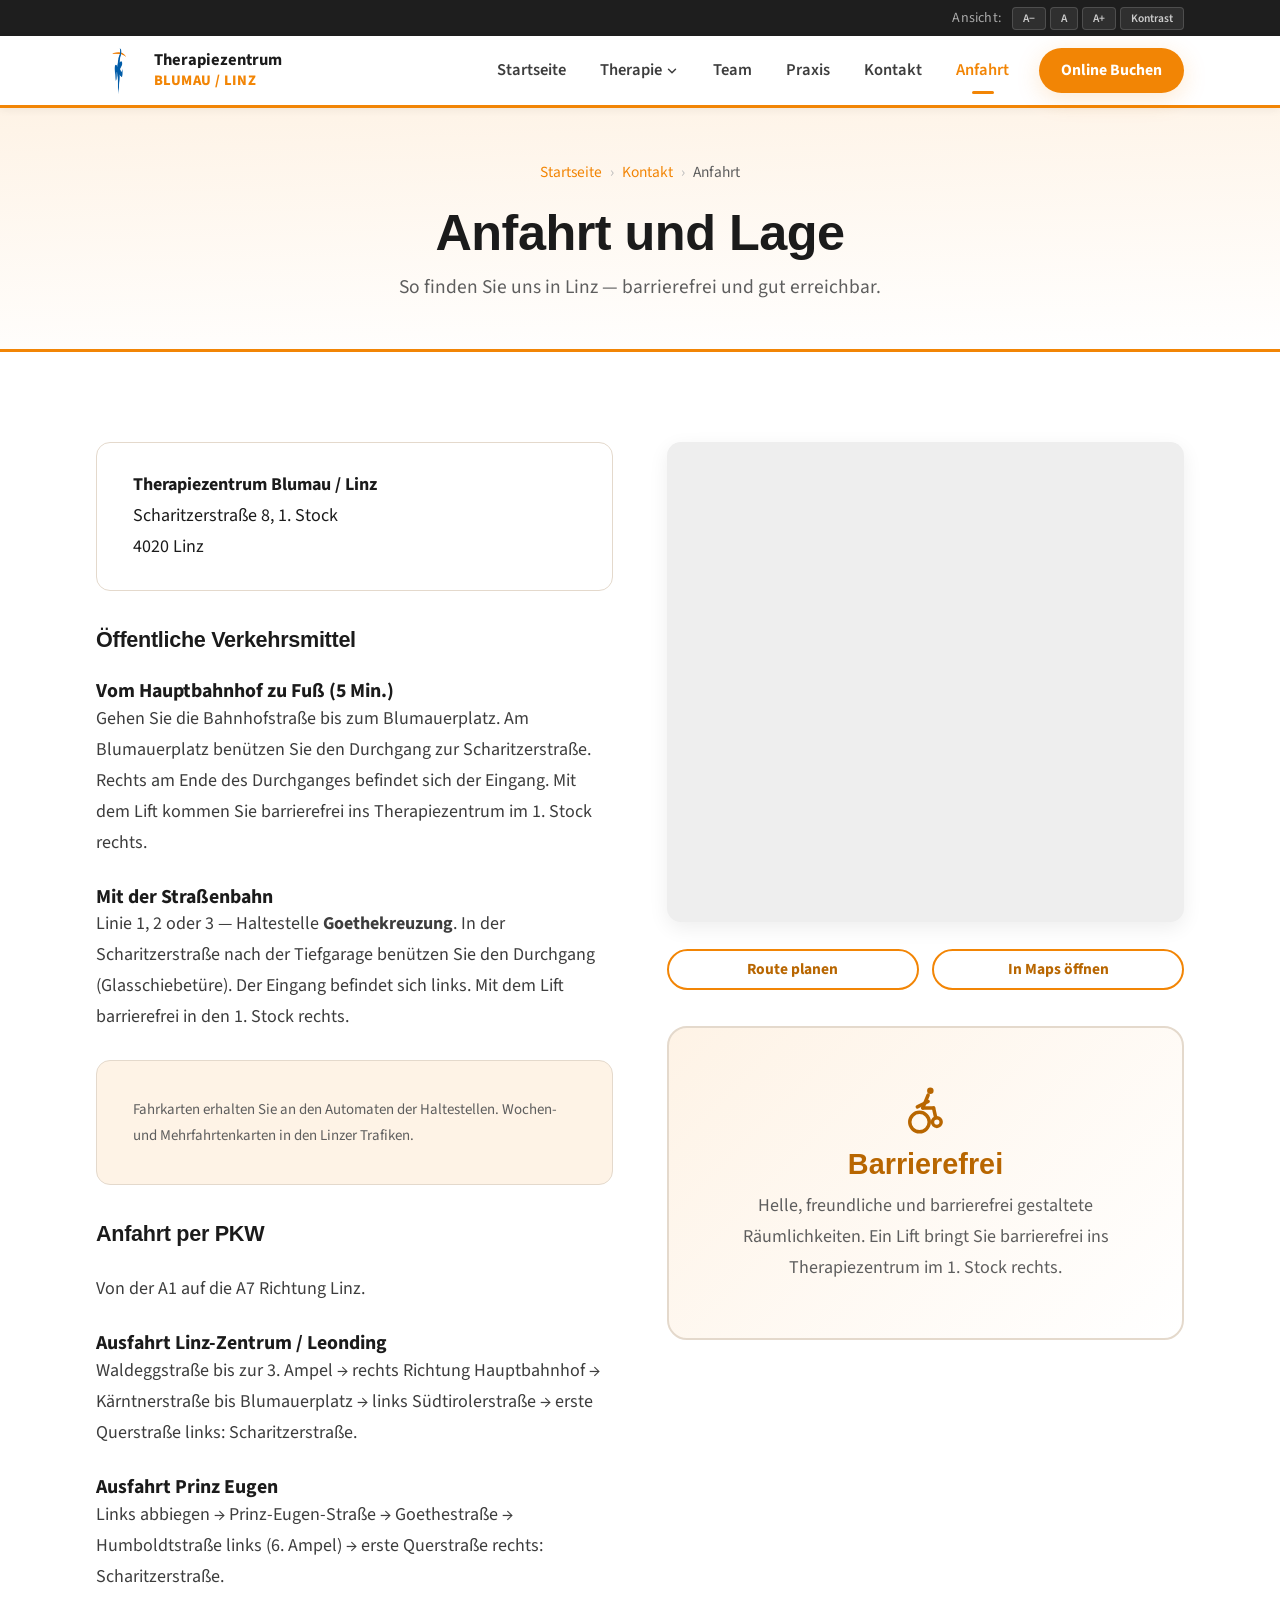
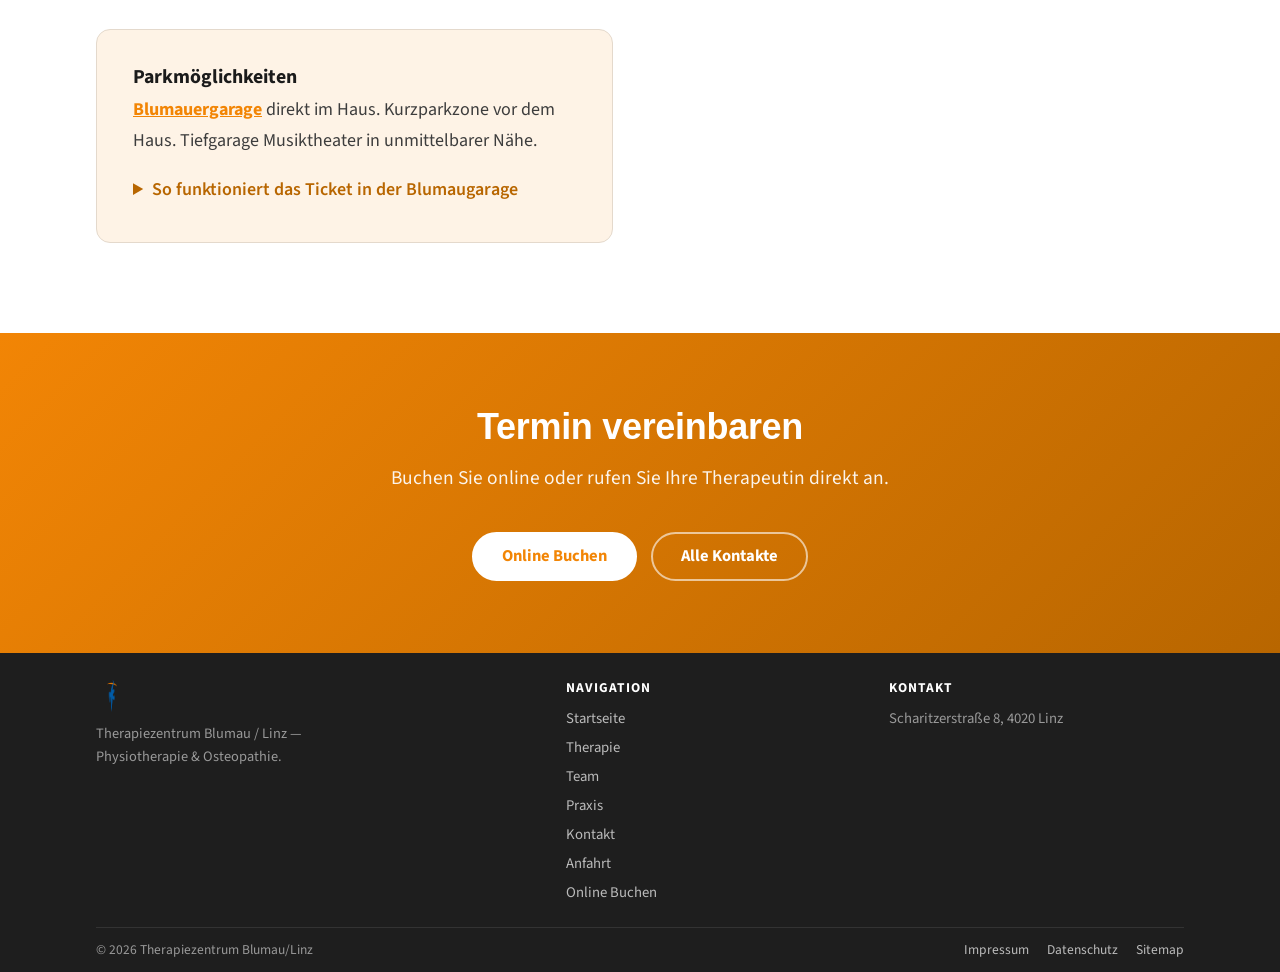
==== commit 871506ed: "Anfahrt: Penny Markt entfernt, "in den 1. Stock", Barrierefrei-Text Excel-Zeilen 50, 51, 99. Telefon" ====
--- a/anfahrt.html
+++ b/anfahrt.html
@@ -43,11 +43,11 @@
               <h2 class="mb-3" style="font-size:1.2rem;">Öffentliche Verkehrsmittel</h2>
               <div class="mb-3">
                 <h4>Vom Hauptbahnhof zu Fuß (5 Min.)</h4>
-                <p class="text-mid">Gehen Sie die Bahnhofstraße bis zum Blumauerplatz. Am Blumauerplatz benützen Sie den Durchgang zur Scharitzerstraße (links vom Penny Markt). Rechts am Ende des Durchganges befindet sich der Eingang. Mit dem Lift kommen Sie barrierefrei ins Therapiezentrum im 1. Stock rechts.</p>
+                <p class="text-mid">Gehen Sie die Bahnhofstraße bis zum Blumauerplatz. Am Blumauerplatz benützen Sie den Durchgang zur Scharitzerstraße. Rechts am Ende des Durchganges befindet sich der Eingang. Mit dem Lift kommen Sie barrierefrei ins Therapiezentrum im 1. Stock rechts.</p>
               </div>
               <div class="mb-3">
                 <h4>Mit der Straßenbahn</h4>
-                <p class="text-mid">Linie 1, 2 oder 3 — Haltestelle <strong>Goethekreuzung</strong>. In der Scharitzerstraße nach der Tiefgarage benützen Sie den Durchgang (Glasschiebetüre). Der Eingang befindet sich links. Mit dem Lift barrierefrei ins 1. Stock rechts.</p>
+                <p class="text-mid">Linie 1, 2 oder 3 — Haltestelle <strong>Goethekreuzung</strong>. In der Scharitzerstraße nach der Tiefgarage benützen Sie den Durchgang (Glasschiebetüre). Der Eingang befindet sich links. Mit dem Lift barrierefrei in den 1. Stock rechts.</p>
               </div>
               <div class="info-box info-box--cream" style="font-size:0.83rem;">
                 <p style="margin:0;" class="text-soft">Fahrkarten erhalten Sie an den Automaten der Haltestellen. Wochen- und Mehrfahrtenkarten in den Linzer Trafiken.</p>
@@ -104,7 +104,7 @@
             <div class="a11y-highlight reveal mt-4">
               <span class="a11y-highlight__icon" aria-hidden="true"><svg xmlns="http://www.w3.org/2000/svg" width="52" height="52" viewBox="0 0 24 24" fill="none" stroke="#b86600" stroke-width="1.6" stroke-linecap="round" stroke-linejoin="round"><circle cx="14" cy="4" r="1.5" fill="#b86600" stroke="none"/><path d="M13 6 L10.5 12"/><path d="M13 9 L8 11.5"/><line x1="10.5" y1="12" x2="15.5" y2="12"/><path d="M15.5 12 L16.5 16.5"/><circle cx="9" cy="18.5" r="4.5"/><circle cx="17" cy="18.5" r="2"/></svg></span>
               <h3>Barrierefrei</h3>
-              <p>Helle, freundliche und behindertengerecht gestaltete Räumlichkeiten. Ein Lift bringt Sie barrierefrei ins Therapiezentrum im 1. Stock rechts.</p>
+              <p>Helle, freundliche und barrierefrei gestaltete Räumlichkeiten. Ein Lift bringt Sie barrierefrei ins Therapiezentrum im 1. Stock rechts.</p>
             </div>
           </div>
 
--- a/css/style.css
+++ b/css/style.css
@@ -156,6 +156,11 @@
 }
 .grid--3 {
   grid-template-columns: repeat(3, 1fr);
+}
+/* Weniger als 3 Karten: mittig statt linksbündig */
+.grid--zentriert {
+  grid-template-columns: repeat(auto-fit, minmax(260px, 360px));
+  justify-content: center;
 }
 .grid--2-1 {
   grid-template-columns: 1.4fr 0.6fr;
@@ -629,6 +634,36 @@
   display: inline-block;
   color: #f28505;
   letter-spacing: 1.5px;
+}
+/* Willkommen – Variante „schlicht": gleiche Schrift wie der Fließtext */
+.hero__welcome--schlicht {
+  font-family: "Source Sans 3", "Segoe UI", Helvetica, Arial, sans-serif;
+  font-weight: 700;
+  text-transform: none;
+  letter-spacing: 0;
+  color: #3d3d3d;
+}
+.hero__welcome--schlicht .accent {
+  letter-spacing: 0;
+}
+/* Willkommen – Variante „verspielt": Handschrift */
+.hero__welcome--verspielt {
+  font-family: "Caveat", "Segoe Script", cursive;
+  font-size: 3.8rem;
+  font-weight: 700;
+  text-transform: none;
+  letter-spacing: 0;
+  line-height: 1;
+  color: #3d3d3d;
+}
+.hero__welcome--verspielt .accent {
+  letter-spacing: 0;
+  font-size: 1.15em;
+}
+.hero__welcome--verspielt::after {
+  width: 160px;
+  height: 4px;
+  transform: rotate(-2deg);
 }
 .hero__lead {
   font-size: 1.15rem;
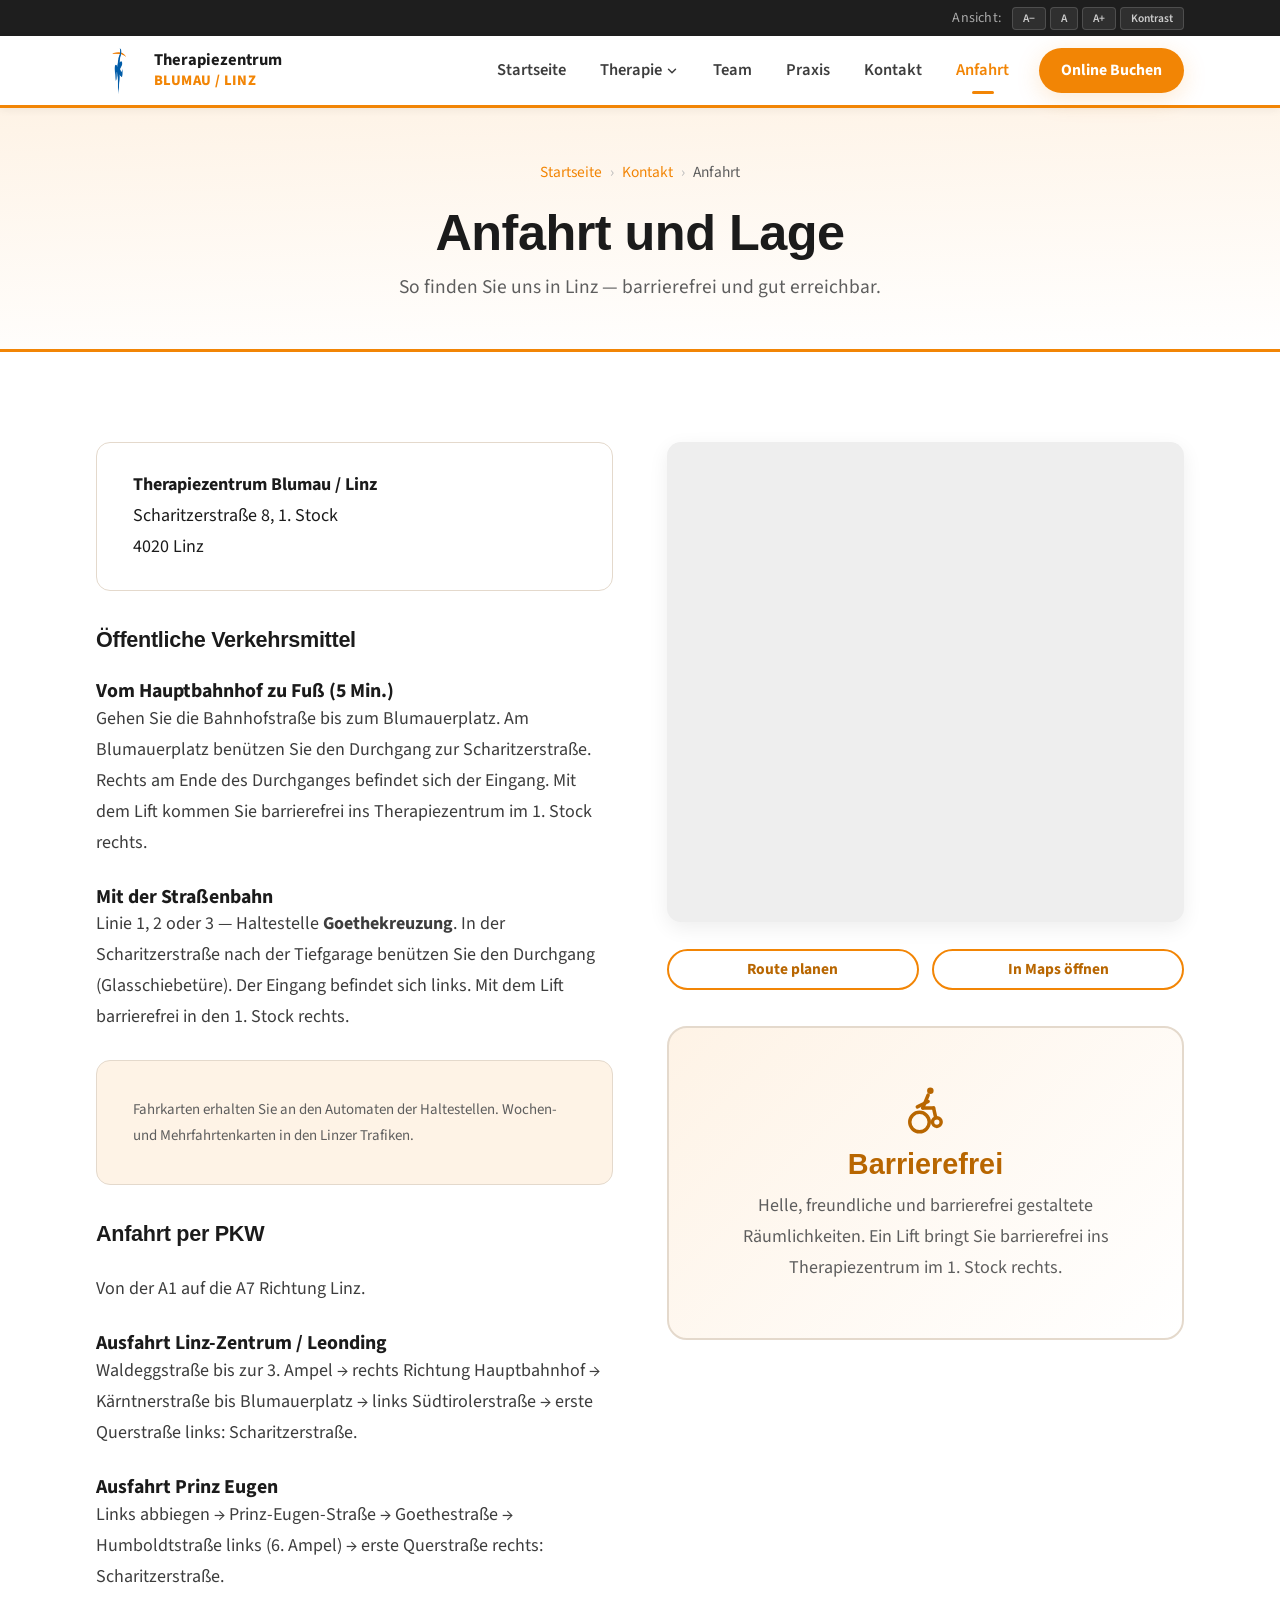
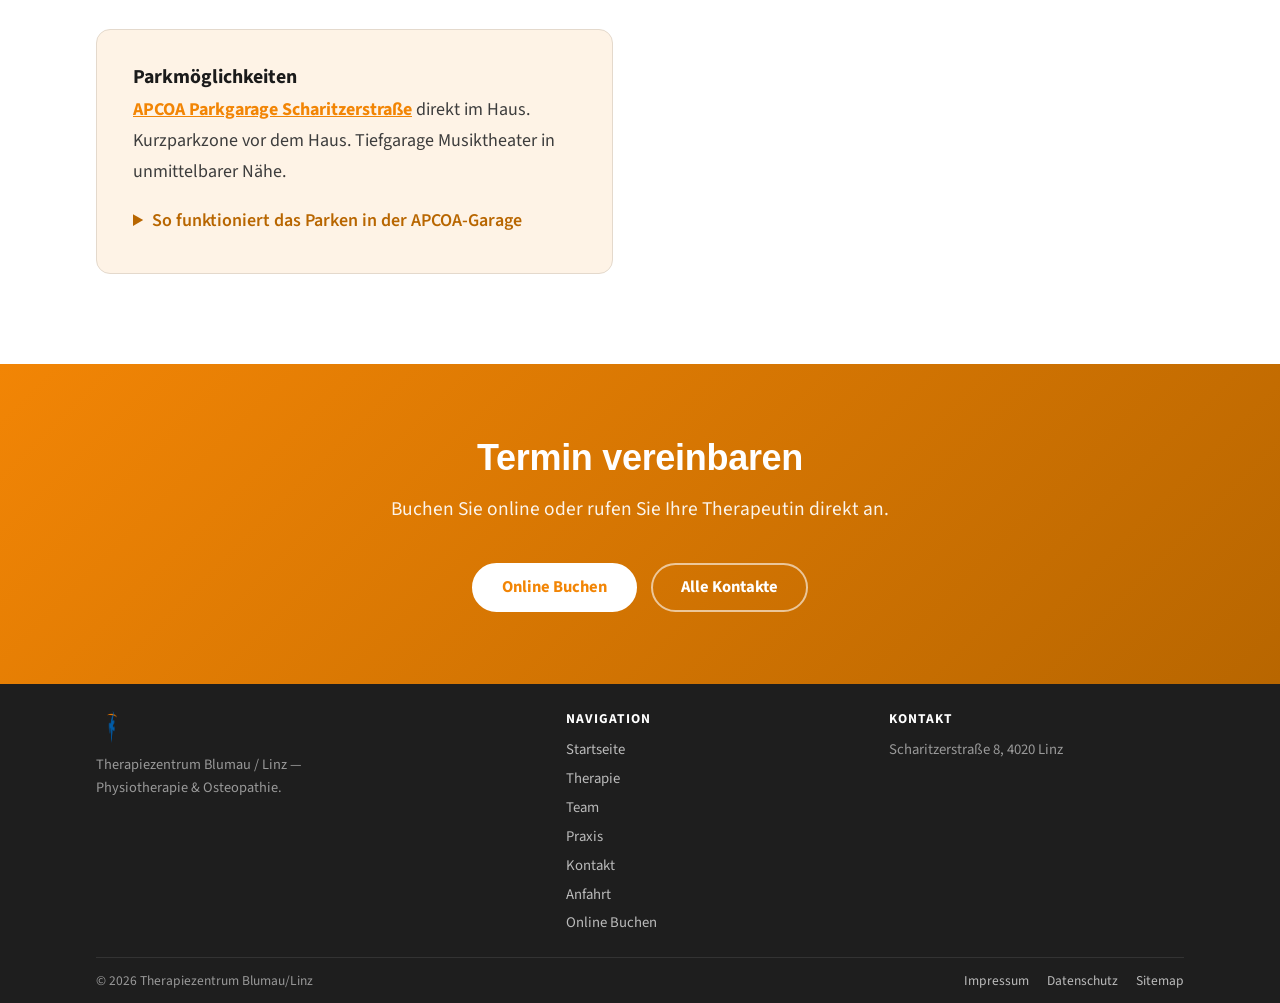
==== commit 9e49dc0a: "Anfahrt: Park-Info auf APCOA-Garage mit App umgestellt Excel-Zeilen 13 und 54. Alte Blumaugarage-Sei" ====
--- a/anfahrt.html
+++ b/anfahrt.html
@@ -7,7 +7,7 @@
   <meta name="description" content="Anfahrt zum Therapiezentrum Blumau, Scharitzerstraße 8, 4020 Linz. Mit öffentlichen Verkehrsmitteln, PKW und barrierefrei erreichbar.">
   <link rel="preconnect" href="https://fonts.googleapis.com">
   <link rel="preconnect" href="https://fonts.gstatic.com" crossorigin>
-  <link href="https://fonts.googleapis.com/css2?family=Playfair+Display:wght@500;700;800&family=Source+Sans+3:wght@400;500;600;700&display=swap" rel="stylesheet">
+  <link href="https://fonts.googleapis.com/css2?family=Source+Sans+3:wght@400;500;600;700&display=swap" rel="stylesheet">
   <link rel="stylesheet" href="css/style.css">
 </head>
 <body>
@@ -71,15 +71,16 @@
             <!-- Parken -->
             <div id="parkmoeglichkeiten" class="info-box info-box--cream">
               <h4>Parkmöglichkeiten</h4>
-              <p class="text-mid"><a href="https://www.blumaugarage.at/" target="_blank" rel="noopener" style="color:#f28505; font-weight:700; text-decoration: underline;">Blumauergarage</a> direkt im Haus. Kurzparkzone vor dem Haus. Tiefgarage Musiktheater in unmittelbarer Nähe.</p>
+              <p class="text-mid"><a href="https://www.apcoa.at/apcoa-flow" target="_blank" rel="noopener" style="color:#f28505; font-weight:700; text-decoration: underline;">APCOA Parkgarage Scharitzerstraße</a> direkt im Haus. Kurzparkzone vor dem Haus. Tiefgarage Musiktheater in unmittelbarer Nähe.</p>
               <details class="park-ticket-guide" style="margin-top:0.8rem;">
-                <summary style="cursor:pointer; color:#b86600; font-weight:600;">So funktioniert das Ticket in der Blumaugarage</summary>
+                <summary style="cursor:pointer; color:#b86600; font-weight:600;">So funktioniert das Parken in der APCOA-Garage</summary>
                 <ol style="margin:0.6rem 0 0 1.2rem; padding:0; font-size:0.92rem; color:#5e5e5e; line-height:1.65; list-style: decimal;">
-                  <li>Bei der Einfahrt am Automaten ein Ticket ziehen — das Tor öffnet sich automatisch.</li>
-                  <li>Ticket während Ihres Besuchs unbedingt mitnehmen.</li>
-                  <li>Vor der Rückfahrt am Kassenautomat im Erdgeschoss bezahlen (Münzen, Schein oder Karte).</li>
-                  <li>Das bezahlte Ticket bei der Ausfahrtsschranke einführen — das Tor öffnet sich.</li>
+                  <li><strong>Vor der Einfahrt</strong> in der App „<a href="https://pay.apcoaflow.com/app/v2" target="_blank" rel="noopener" style="color:#b86600; text-decoration: underline;">APCOA FLOW</a>“ registrieren.</li>
+                  <li>Kennzeichen und Zahlungsmittel hinterlegen und <strong>unbedingt über die Bank bestätigen</strong>.</li>
+                  <li>Einfahren. Danach muss der Parkvorgang in der App unter „Meine Parkvorgänge“ erscheinen. <strong>Sonst wird der teurere Normaltarif verrechnet.</strong></li>
+                  <li>Einfach ausfahren — bezahlt wird automatisch über die Kennzeichenerkennung.</li>
                 </ol>
+                <p style="margin:0.6rem 0 0; font-size:0.92rem; color:#5e5e5e; line-height:1.65;">Tipp: Parkdeck im 2. Untergeschoss. Bei Fragen zur Garage: <a href="mailto:info@apcoa.at" style="color:#b86600; text-decoration: underline;">info@apcoa.at</a> · <a href="https://www.apcoa.at/apcoa-flow" target="_blank" rel="noopener" style="color:#b86600; text-decoration: underline;">Allgemeine Infos zu APCOA FLOW</a></p>
               </details>
             </div>
 
--- a/css/style.css
+++ b/css/style.css
@@ -343,7 +343,7 @@
   align-items: center;
   justify-content: center;
   border-radius: 6px;
-  font-family: "Playfair Display", serif;
+  font-family: "Arial", Helvetica, sans-serif;
   font-weight: 900;
   font-size: 1.55rem;
 }
@@ -635,35 +635,54 @@
   color: #f28505;
   letter-spacing: 1.5px;
 }
-/* Willkommen – Variante „schlicht": gleiche Schrift wie der Fließtext */
-.hero__welcome--schlicht {
-  font-family: "Source Sans 3", "Segoe UI", Helvetica, Arial, sans-serif;
-  font-weight: 700;
+/* Willkommen: schlicht, beim Darüberfahren mit der Maus Überblendung zur Handschrift.
+   Beide Fassungen liegen übereinander, damit beim Wechsel nichts springt. */
+.hero__welcome--wechsel {
+  display: grid;
+  justify-items: center;
   text-transform: none;
   letter-spacing: 0;
   color: #3d3d3d;
 }
-.hero__welcome--schlicht .accent {
+.hero__welcome--wechsel::after {
+  transition: transform 0.4s ease, width 0.4s ease;
+}
+.hero__welcome-text {
+  grid-area: 1 / 1;
+  align-self: center;
+  transition: opacity 0.4s ease;
+}
+.hero__welcome-text .accent {
   letter-spacing: 0;
 }
-/* Willkommen – Variante „verspielt": Handschrift */
-.hero__welcome--verspielt {
+.hero__welcome-text--schlicht {
+  font-family: "Source Sans 3", "Segoe UI", Helvetica, Arial, sans-serif;
+  font-weight: 700;
+}
+.hero__welcome-text--verspielt {
   font-family: "Caveat", "Segoe Script", cursive;
-  font-size: 3.8rem;
-  font-weight: 700;
-  text-transform: none;
-  letter-spacing: 0;
+  font-size: 1.2em;
+  font-weight: 700;
   line-height: 1;
-  color: #3d3d3d;
-}
-.hero__welcome--verspielt .accent {
-  letter-spacing: 0;
+  opacity: 0;
+}
+.hero__welcome-text--verspielt .accent {
   font-size: 1.15em;
 }
-.hero__welcome--verspielt::after {
+.hero__welcome--wechsel:hover .hero__welcome-text--schlicht {
+  opacity: 0;
+}
+.hero__welcome--wechsel:hover .hero__welcome-text--verspielt {
+  opacity: 1;
+}
+.hero__welcome--wechsel:hover::after {
   width: 160px;
-  height: 4px;
   transform: rotate(-2deg);
+}
+@media (prefers-reduced-motion: reduce) {
+  .hero__welcome-text, .hero__welcome--wechsel::after {
+    transition: none;
+  }
 }
 .hero__lead {
   font-size: 1.15rem;
@@ -1056,7 +1075,7 @@
 }
 
 .contact-block .phone-lg {
-  font-family: "Playfair Display", serif;
+  font-family: "Arial", Helvetica, sans-serif;
   font-size: 1.6rem;
   font-weight: 700;
   color: #f28505;
@@ -1252,7 +1271,7 @@
   margin-bottom: 0;
 }
 .step-list__num {
-  font-family: "Playfair Display", serif;
+  font-family: "Arial", Helvetica, sans-serif;
   font-weight: 700;
   font-size: 1.2rem;
   color: #f28505;
@@ -1286,7 +1305,7 @@
   align-items: center;
   justify-content: center;
   border-radius: 5px;
-  font-family: "Playfair Display", serif;
+  font-family: "Arial", Helvetica, sans-serif;
   font-weight: 900;
   font-size: 1rem;
   margin-bottom: 0.4rem;
@@ -1721,7 +1740,7 @@
   to   { transform: scale(1.12); opacity: 1; }
 }
 .splash__name {
-  font-family: "Playfair Display", serif;
+  font-family: "Arial", Helvetica, sans-serif;
   font-size: 1.8rem;
   font-weight: 700;
   color: #2d2d2d;
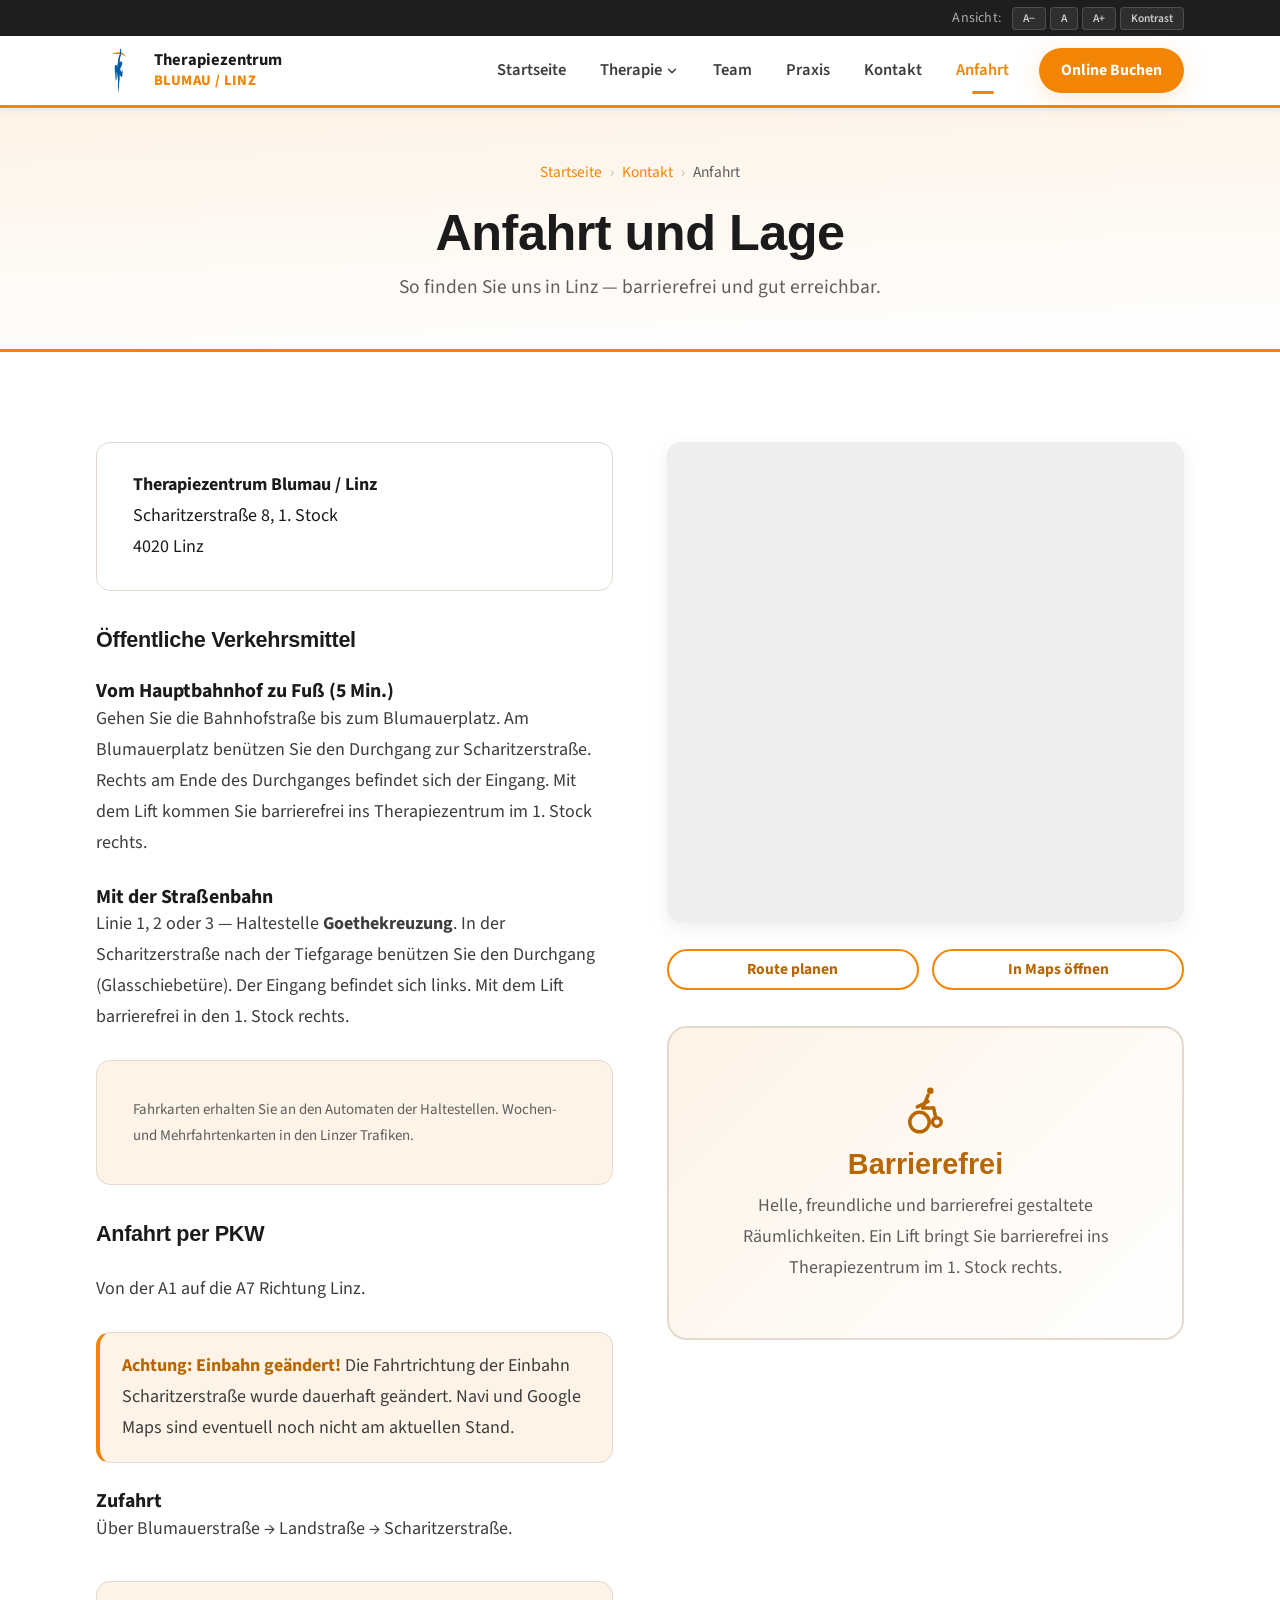
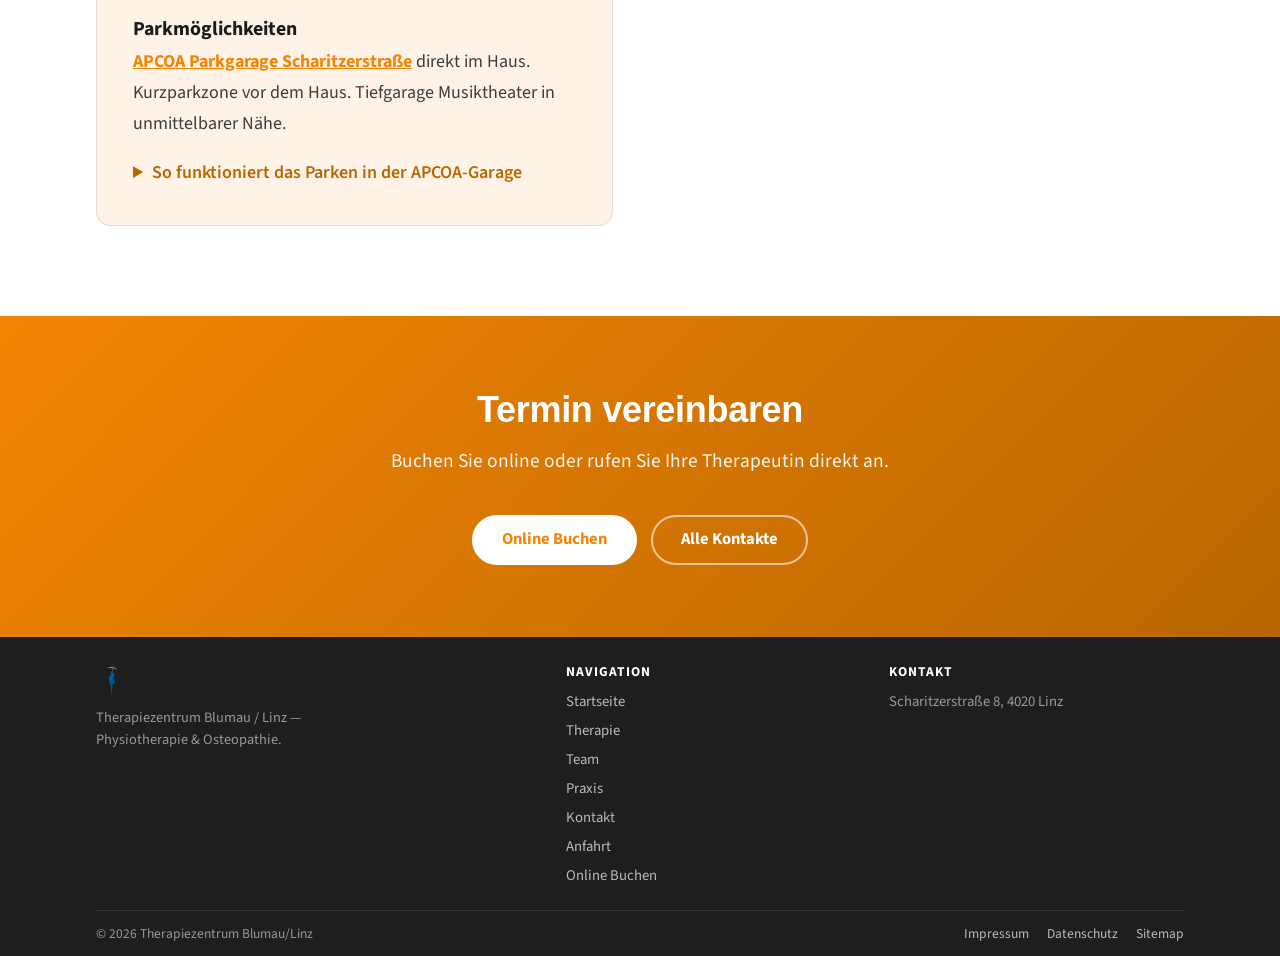
==== commit 230fe1f8: "Anfahrt: Hinweis Einbahn Scharitzerstrasse geaendert, neue Zufahrt Die zwei alten Autobahn-Wege sind" ====
--- a/anfahrt.html
+++ b/anfahrt.html
@@ -58,13 +58,12 @@
             <div class="directions mb-4">
               <h2 class="mb-3" style="font-size:1.2rem;">Anfahrt per PKW</h2>
               <p class="text-mid mb-3">Von der A1 auf die A7 Richtung Linz.</p>
-              <div class="mb-3">
-                <h4>Ausfahrt Linz-Zentrum / Leonding</h4>
-                <p class="text-mid">Waldeggstraße bis zur 3. Ampel → rechts Richtung Hauptbahnhof → Kärntnerstraße bis Blumauerplatz → links Südtirolerstraße → erste Querstraße links: Scharitzerstraße.</p>
+              <div class="info-box info-box--accent mb-3" style="padding:1rem 1.2rem;">
+                <p class="text-mid" style="margin:0;"><strong style="color:#b86600;">Achtung: Einbahn geändert!</strong> Die Fahrtrichtung der Einbahn Scharitzerstraße wurde dauerhaft geändert. Navi und Google Maps sind eventuell noch nicht am aktuellen Stand.</p>
               </div>
               <div class="mb-3">
-                <h4>Ausfahrt Prinz Eugen</h4>
-                <p class="text-mid">Links abbiegen → Prinz-Eugen-Straße → Goethestraße → Humboldtstraße links (6. Ampel) → erste Querstraße rechts: Scharitzerstraße.</p>
+                <h4>Zufahrt</h4>
+                <p class="text-mid">Über Blumauerstraße → Landstraße → Scharitzerstraße.</p>
               </div>
             </div>
 
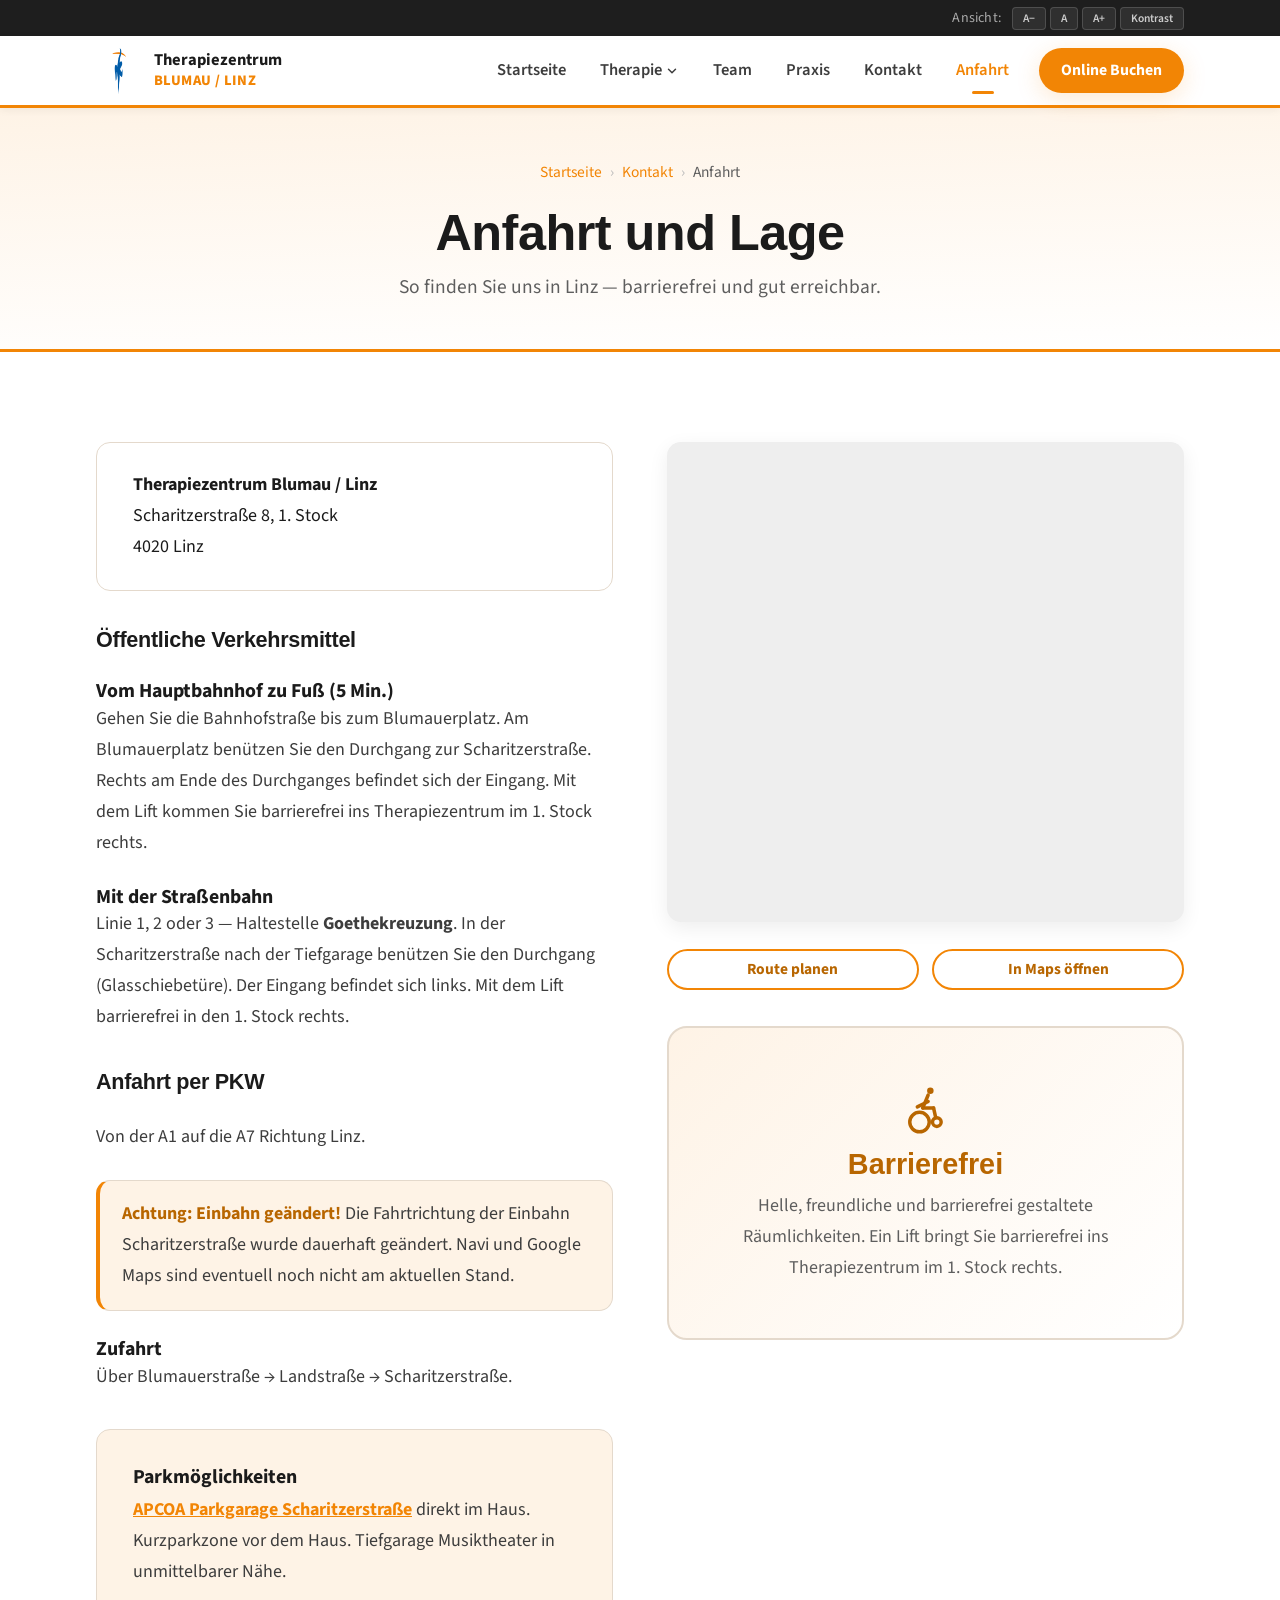
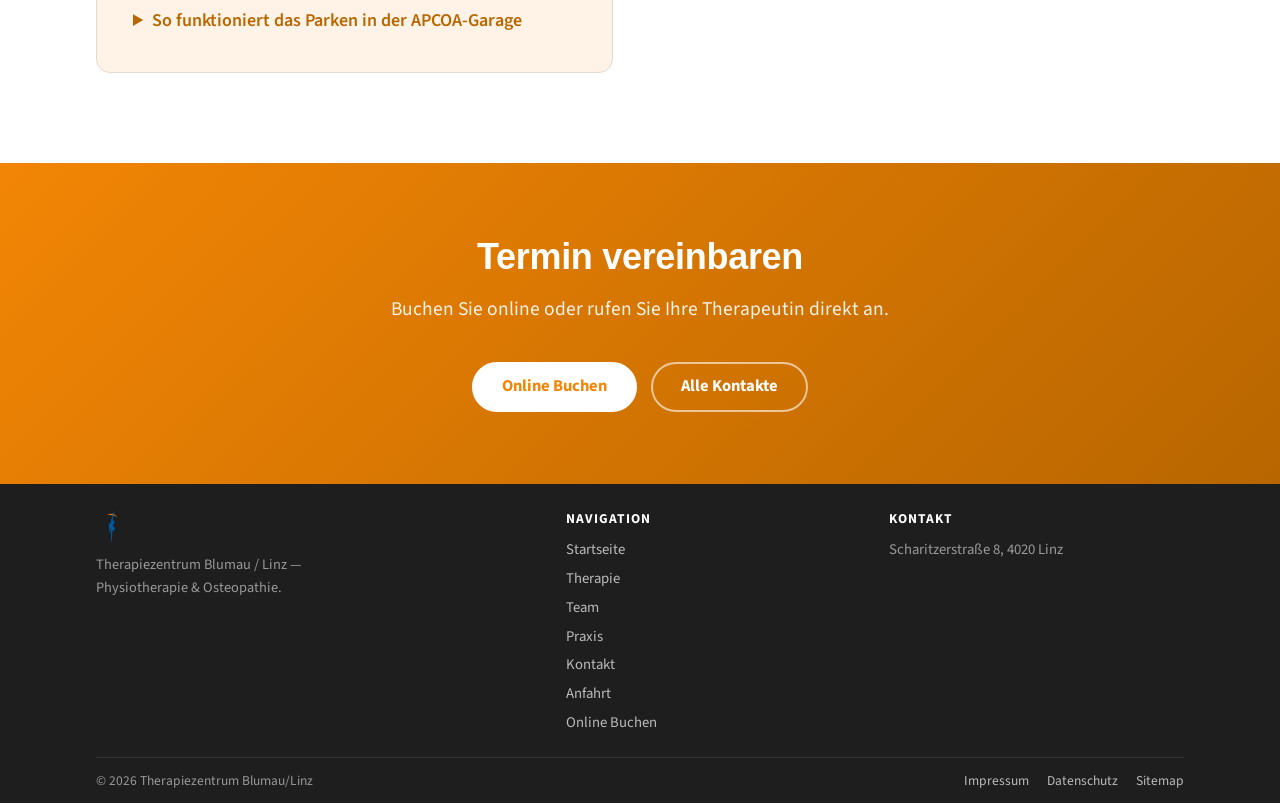
==== commit 2dc563b7: "Anfahrt: Fahrkarten-Kasten weg (Zeile 53); Menue Therapie: gleiche Punkte als Symbol (Zeilen 86/87) " ====
--- a/anfahrt.html
+++ b/anfahrt.html
@@ -14,7 +14,7 @@
 
   <div class="a11y-bar" role="toolbar" aria-label="Barrierefreiheit-Werkzeuge"><div class="container a11y-bar__inner"><span>Ansicht:</span><div class="a11y-bar__controls"><button onclick="adjustFontSize(-1)" aria-label="Schrift verkleinern">A−</button><button onclick="adjustFontSize(0)" aria-label="Schrift zurücksetzen">A</button><button onclick="adjustFontSize(1)" aria-label="Schrift vergrößern">A+</button><button onclick="toggleContrast()" id="contrastBtn" aria-label="Hohen Kontrast umschalten" aria-pressed="false">Kontrast</button></div></div></div>
 
-  <header class="site-header"><div class="container site-header__inner"><a href="index.html" class="logo" aria-label="Startseite"><div class="logo__icon"><img src="images/logo 2011 Manderl rev00.png" alt="" aria-hidden="true"></div><div class="logo__text">Therapiezentrum<br><span>Blumau / Linz</span></div></a><button class="mobile-toggle" aria-label="Menü öffnen" aria-expanded="false"><span class="bar"></span><span class="bar"></span><span class="bar"></span></button><nav class="main-nav" aria-label="Hauptnavigation"><a href="index.html" class="main-nav__link">Startseite</a><div class="nav-dropdown"><a href="therapie.html" class="main-nav__link">Therapie <svg class="nav-caret" width="14" height="14" viewBox="0 0 24 24" fill="none" stroke="currentColor" stroke-width="2.5" stroke-linecap="round" stroke-linejoin="round" aria-hidden="true"><polyline points="6 9 12 15 18 9"/></svg></a><div class="nav-dropdown__panel" role="menu"><a href="therapie.html#physiotherapie" class="nav-dropdown__item" role="menuitem"><span class="nav-dropdown__item-icon"><svg width="14" height="14" viewBox="0 0 22 22" fill="none" aria-hidden="true"><rect x="8" y="2" width="6" height="18" rx="3" fill="currentColor"/><rect x="2" y="8" width="18" height="6" rx="3" fill="currentColor"/></svg></span>Physiotherapie</a><a href="therapie.html#osteopathie" class="nav-dropdown__item" role="menuitem"><span class="nav-dropdown__item-icon"><svg width="14" height="14" viewBox="0 0 22 22" fill="none" aria-hidden="true"><circle cx="11" cy="11" r="9" stroke="currentColor" stroke-width="2" fill="none"/><rect x="9" y="5" width="4" height="12" rx="1.5" fill="currentColor"/><rect x="5" y="9" width="12" height="4" rx="1.5" fill="currentColor"/></svg></span>Osteopathie</a></div></div><a href="team.html" class="main-nav__link">Team</a><a href="praxis.html" class="main-nav__link">Praxis</a><a href="kontakt.html" class="main-nav__link">Kontakt</a><a href="anfahrt.html" class="main-nav__link main-nav__link--active">Anfahrt</a><a href="buchen.html" class="nav-cta">Online Buchen</a></nav></div></header>
+  <header class="site-header"><div class="container site-header__inner"><a href="index.html" class="logo" aria-label="Startseite"><div class="logo__icon"><img src="images/logo 2011 Manderl rev00.png" alt="" aria-hidden="true"></div><div class="logo__text">Therapiezentrum<br><span>Blumau / Linz</span></div></a><button class="mobile-toggle" aria-label="Menü öffnen" aria-expanded="false"><span class="bar"></span><span class="bar"></span><span class="bar"></span></button><nav class="main-nav" aria-label="Hauptnavigation"><a href="index.html" class="main-nav__link">Startseite</a><div class="nav-dropdown"><a href="therapie.html" class="main-nav__link">Therapie <svg class="nav-caret" width="14" height="14" viewBox="0 0 24 24" fill="none" stroke="currentColor" stroke-width="2.5" stroke-linecap="round" stroke-linejoin="round" aria-hidden="true"><polyline points="6 9 12 15 18 9"/></svg></a><div class="nav-dropdown__panel" role="menu"><a href="therapie.html#physiotherapie" class="nav-dropdown__item" role="menuitem"><span class="nav-dropdown__item-icon"><svg width="14" height="14" viewBox="0 0 22 22" fill="none" aria-hidden="true"><circle cx="11" cy="11" r="5" fill="currentColor"/></svg></span>Physiotherapie</a><a href="therapie.html#osteopathie" class="nav-dropdown__item" role="menuitem"><span class="nav-dropdown__item-icon"><svg width="14" height="14" viewBox="0 0 22 22" fill="none" aria-hidden="true"><circle cx="11" cy="11" r="5" fill="currentColor"/></svg></span>Osteopathie</a></div></div><a href="team.html" class="main-nav__link">Team</a><a href="praxis.html" class="main-nav__link">Praxis</a><a href="kontakt.html" class="main-nav__link">Kontakt</a><a href="anfahrt.html" class="main-nav__link main-nav__link--active">Anfahrt</a><a href="buchen.html" class="nav-cta">Online Buchen</a></nav></div></header>
 
   <main>
     <div class="page-header">
@@ -48,9 +48,6 @@
               <div class="mb-3">
                 <h4>Mit der Straßenbahn</h4>
                 <p class="text-mid">Linie 1, 2 oder 3 — Haltestelle <strong>Goethekreuzung</strong>. In der Scharitzerstraße nach der Tiefgarage benützen Sie den Durchgang (Glasschiebetüre). Der Eingang befindet sich links. Mit dem Lift barrierefrei in den 1. Stock rechts.</p>
-              </div>
-              <div class="info-box info-box--cream" style="font-size:0.83rem;">
-                <p style="margin:0;" class="text-soft">Fahrkarten erhalten Sie an den Automaten der Haltestellen. Wochen- und Mehrfahrtenkarten in den Linzer Trafiken.</p>
               </div>
             </div>
 
--- a/css/style.css
+++ b/css/style.css
@@ -703,7 +703,7 @@
   font-size: 1.35rem;
 }
 .hero__body-text {
-  font-size: 1.05rem;
+  font-size: 1.15rem;
   color: #3d3d3d;
   line-height: 1.75;
   max-width: 640px;
@@ -712,6 +712,12 @@
 .text-justify {
   text-align: justify;
   hyphens: auto;
+}
+/* Am Handy zentriert: Blocksatz macht dort zu große Wortlücken */
+@media (max-width: 600px) {
+  .text-justify {
+    text-align: center;
+  }
 }
 .hero__phone-hint {
   margin-top: 0.5rem;
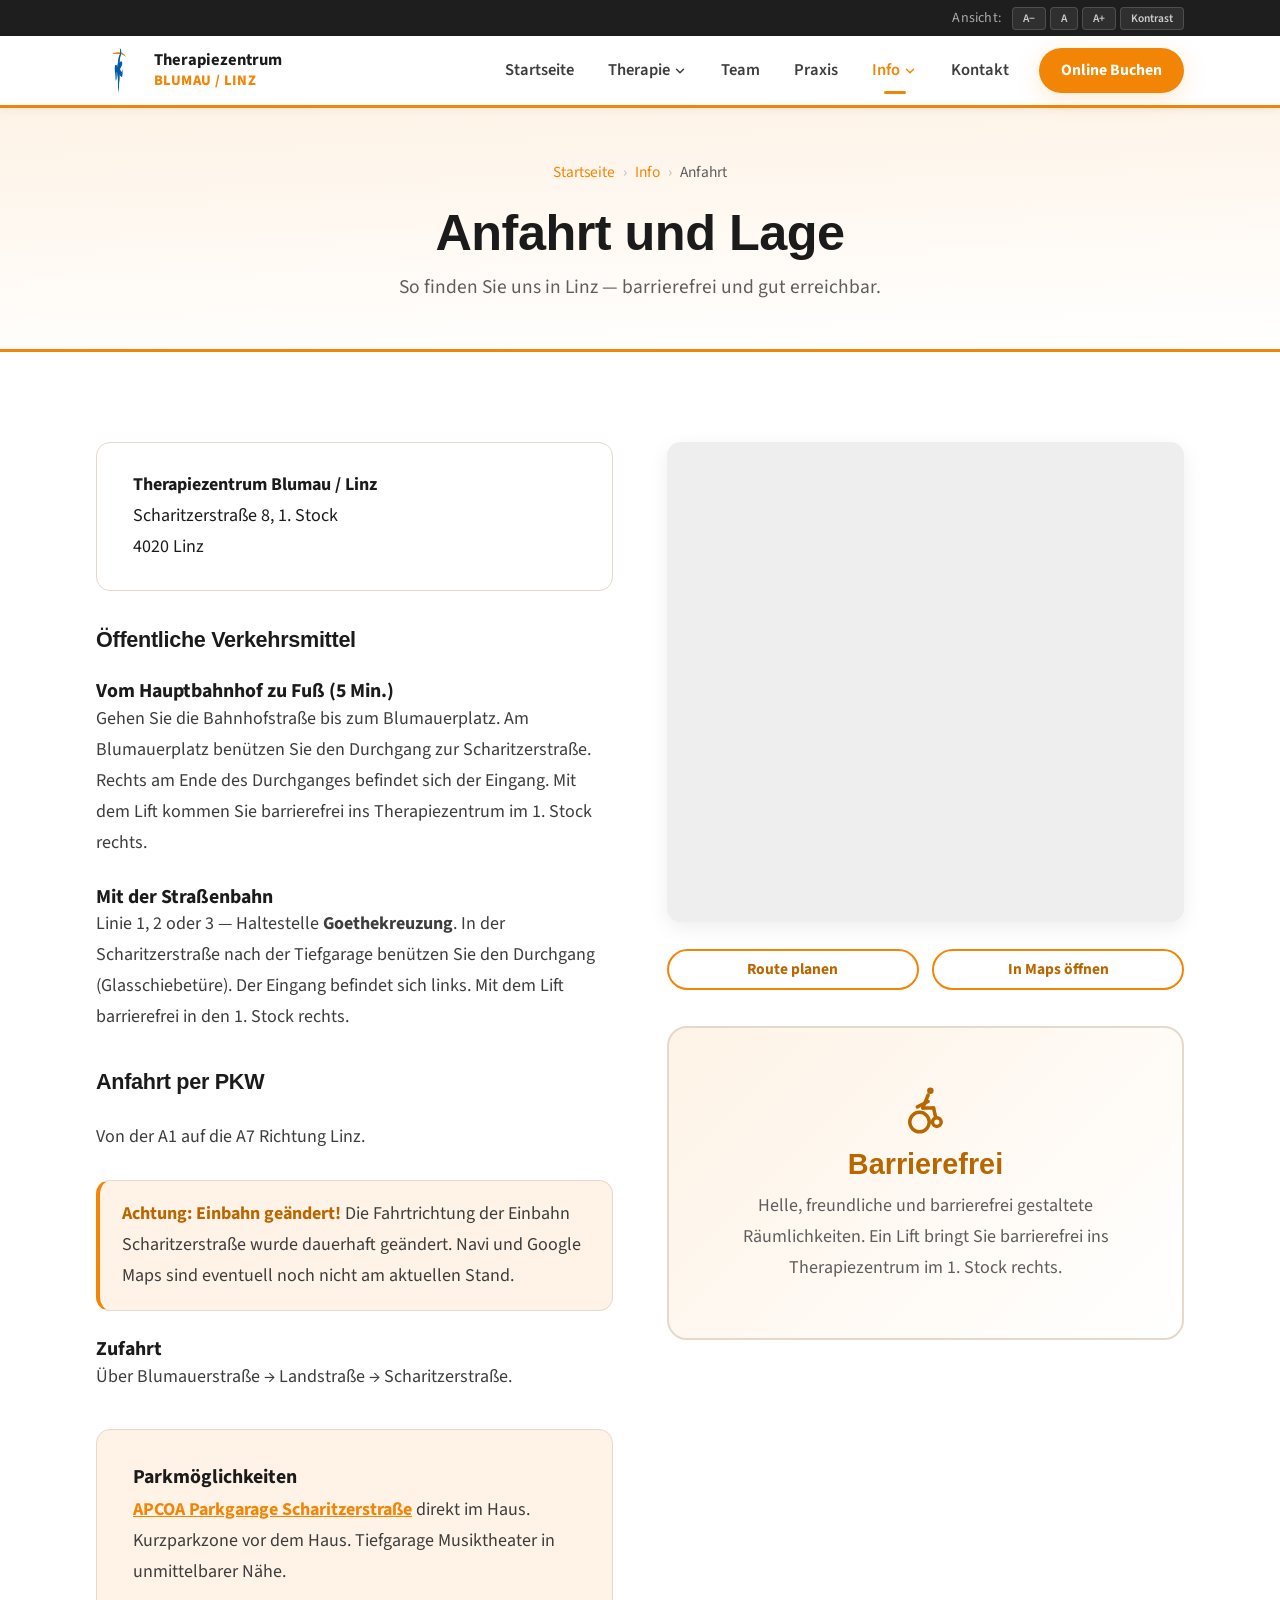
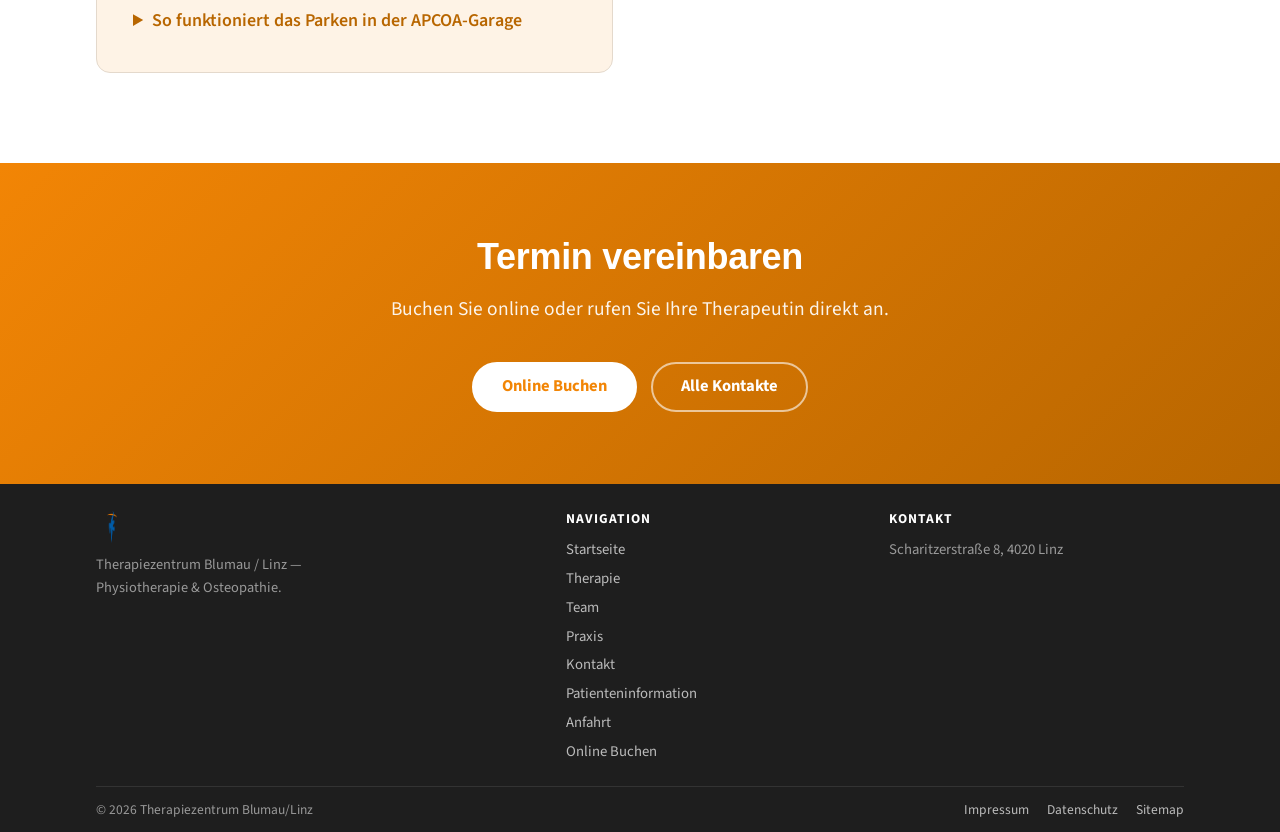
==== commit 28df010a: "Info-Menue: neue Seite Patienteninformation, Anfahrt unter Info Liste Zeilen 71-77 und 100: - Menue:" ====
--- a/anfahrt.html
+++ b/anfahrt.html
@@ -14,12 +14,12 @@
 
   <div class="a11y-bar" role="toolbar" aria-label="Barrierefreiheit-Werkzeuge"><div class="container a11y-bar__inner"><span>Ansicht:</span><div class="a11y-bar__controls"><button onclick="adjustFontSize(-1)" aria-label="Schrift verkleinern">A−</button><button onclick="adjustFontSize(0)" aria-label="Schrift zurücksetzen">A</button><button onclick="adjustFontSize(1)" aria-label="Schrift vergrößern">A+</button><button onclick="toggleContrast()" id="contrastBtn" aria-label="Hohen Kontrast umschalten" aria-pressed="false">Kontrast</button></div></div></div>
 
-  <header class="site-header"><div class="container site-header__inner"><a href="index.html" class="logo" aria-label="Startseite"><div class="logo__icon"><img src="images/logo 2011 Manderl rev00.png" alt="" aria-hidden="true"></div><div class="logo__text">Therapiezentrum<br><span>Blumau / Linz</span></div></a><button class="mobile-toggle" aria-label="Menü öffnen" aria-expanded="false"><span class="bar"></span><span class="bar"></span><span class="bar"></span></button><nav class="main-nav" aria-label="Hauptnavigation"><a href="index.html" class="main-nav__link">Startseite</a><div class="nav-dropdown"><a href="therapie.html" class="main-nav__link">Therapie <svg class="nav-caret" width="14" height="14" viewBox="0 0 24 24" fill="none" stroke="currentColor" stroke-width="2.5" stroke-linecap="round" stroke-linejoin="round" aria-hidden="true"><polyline points="6 9 12 15 18 9"/></svg></a><div class="nav-dropdown__panel" role="menu"><a href="therapie.html#physiotherapie" class="nav-dropdown__item" role="menuitem"><span class="nav-dropdown__item-icon"><svg width="14" height="14" viewBox="0 0 22 22" fill="none" aria-hidden="true"><circle cx="11" cy="11" r="5" fill="currentColor"/></svg></span>Physiotherapie</a><a href="therapie.html#osteopathie" class="nav-dropdown__item" role="menuitem"><span class="nav-dropdown__item-icon"><svg width="14" height="14" viewBox="0 0 22 22" fill="none" aria-hidden="true"><circle cx="11" cy="11" r="5" fill="currentColor"/></svg></span>Osteopathie</a></div></div><a href="team.html" class="main-nav__link">Team</a><a href="praxis.html" class="main-nav__link">Praxis</a><a href="kontakt.html" class="main-nav__link">Kontakt</a><a href="anfahrt.html" class="main-nav__link main-nav__link--active">Anfahrt</a><a href="buchen.html" class="nav-cta">Online Buchen</a></nav></div></header>
+  <header class="site-header"><div class="container site-header__inner"><a href="index.html" class="logo" aria-label="Startseite"><div class="logo__icon"><img src="images/logo 2011 Manderl rev00.png" alt="" aria-hidden="true"></div><div class="logo__text">Therapiezentrum<br><span>Blumau / Linz</span></div></a><button class="mobile-toggle" aria-label="Menü öffnen" aria-expanded="false"><span class="bar"></span><span class="bar"></span><span class="bar"></span></button><nav class="main-nav" aria-label="Hauptnavigation"><a href="index.html" class="main-nav__link">Startseite</a><div class="nav-dropdown"><a href="therapie.html" class="main-nav__link">Therapie <svg class="nav-caret" width="14" height="14" viewBox="0 0 24 24" fill="none" stroke="currentColor" stroke-width="2.5" stroke-linecap="round" stroke-linejoin="round" aria-hidden="true"><polyline points="6 9 12 15 18 9"/></svg></a><div class="nav-dropdown__panel" role="menu"><a href="therapie.html#beschwerdebilder" class="nav-dropdown__item" role="menuitem"><span class="nav-dropdown__item-icon"><svg width="14" height="14" viewBox="0 0 22 22" fill="none" aria-hidden="true"><circle cx="11" cy="11" r="5" fill="currentColor"/></svg></span>Beschwerdebilder</a><a href="therapie.html#physiotherapie" class="nav-dropdown__item" role="menuitem"><span class="nav-dropdown__item-icon"><svg width="14" height="14" viewBox="0 0 22 22" fill="none" aria-hidden="true"><circle cx="11" cy="11" r="5" fill="currentColor"/></svg></span>Physiotherapie</a><a href="therapie.html#osteopathie" class="nav-dropdown__item" role="menuitem"><span class="nav-dropdown__item-icon"><svg width="14" height="14" viewBox="0 0 22 22" fill="none" aria-hidden="true"><circle cx="11" cy="11" r="5" fill="currentColor"/></svg></span>Osteopathie</a></div></div><a href="team.html" class="main-nav__link">Team</a><a href="praxis.html" class="main-nav__link">Praxis</a><div class="nav-dropdown"><a href="patienteninformation.html" class="main-nav__link main-nav__link--active">Info <svg class="nav-caret" width="14" height="14" viewBox="0 0 24 24" fill="none" stroke="currentColor" stroke-width="2.5" stroke-linecap="round" stroke-linejoin="round" aria-hidden="true"><polyline points="6 9 12 15 18 9"/></svg></a><div class="nav-dropdown__panel" role="menu"><a href="patienteninformation.html" class="nav-dropdown__item" role="menuitem"><span class="nav-dropdown__item-icon"><svg width="14" height="14" viewBox="0 0 22 22" fill="none" aria-hidden="true"><circle cx="11" cy="11" r="5" fill="currentColor"/></svg></span>Patienteninformation</a><a href="anfahrt.html" class="nav-dropdown__item" role="menuitem"><span class="nav-dropdown__item-icon"><svg width="14" height="14" viewBox="0 0 22 22" fill="none" aria-hidden="true"><circle cx="11" cy="11" r="5" fill="currentColor"/></svg></span>Anfahrt</a></div></div><a href="kontakt.html" class="main-nav__link">Kontakt</a><a href="buchen.html" class="nav-cta">Online Buchen</a></nav></div></header>
 
   <main>
     <div class="page-header">
       <div class="container">
-        <nav class="breadcrumb" aria-label="Breadcrumb"><a href="index.html">Startseite</a><span class="sep">›</span><a href="kontakt.html">Kontakt</a><span class="sep">›</span><span>Anfahrt</span></nav>
+        <nav class="breadcrumb" aria-label="Breadcrumb"><a href="index.html">Startseite</a><span class="sep">›</span><a href="patienteninformation.html">Info</a><span class="sep">›</span><span>Anfahrt</span></nav>
         <h1>Anfahrt und Lage</h1>
         <p>So finden Sie uns in Linz — barrierefrei und gut erreichbar.</p>
       </div>
@@ -121,7 +121,7 @@
     </section>
   </main>
 
-  <footer class="site-footer"><div class="container"><div class="site-footer__grid"><div class="site-footer__brand"><div class="logo__icon"><img src="images/logo 2011 Manderl rev00.png" alt="" aria-hidden="true"></div><p>Therapiezentrum Blumau / Linz — Physiotherapie & Osteopathie.</p></div><nav aria-label="Footer Navigation"><h4>Navigation</h4><ul><li><a href="index.html">Startseite</a></li><li><a href="therapie.html">Therapie</a></li><li><a href="team.html">Team</a></li><li><a href="praxis.html">Praxis</a></li><li><a href="kontakt.html">Kontakt</a></li><li><a href="anfahrt.html">Anfahrt</a></li><li><a href="buchen.html">Online Buchen</a></li></ul></nav><div><h4>Kontakt</h4><ul><li>Scharitzerstraße 8, 4020 Linz</li></ul></div></div><div class="site-footer__bottom"><span>© 2026 Therapiezentrum Blumau/Linz</span><div class="site-footer__bottom-links"><a href="#">Impressum</a><a href="#">Datenschutz</a><a href="#">Sitemap</a></div></div></div></footer>
+  <footer class="site-footer"><div class="container"><div class="site-footer__grid"><div class="site-footer__brand"><div class="logo__icon"><img src="images/logo 2011 Manderl rev00.png" alt="" aria-hidden="true"></div><p>Therapiezentrum Blumau / Linz — Physiotherapie & Osteopathie.</p></div><nav aria-label="Footer Navigation"><h4>Navigation</h4><ul><li><a href="index.html">Startseite</a></li><li><a href="therapie.html">Therapie</a></li><li><a href="team.html">Team</a></li><li><a href="praxis.html">Praxis</a></li><li><a href="kontakt.html">Kontakt</a></li><li><a href="patienteninformation.html">Patienteninformation</a></li><li><a href="anfahrt.html">Anfahrt</a></li><li><a href="buchen.html">Online Buchen</a></li></ul></nav><div><h4>Kontakt</h4><ul><li>Scharitzerstraße 8, 4020 Linz</li></ul></div></div><div class="site-footer__bottom"><span>© 2026 Therapiezentrum Blumau/Linz</span><div class="site-footer__bottom-links"><a href="#">Impressum</a><a href="#">Datenschutz</a><a href="#">Sitemap</a></div></div></div></footer>
   <script src="js/main.js"></script>
 </body>
 </html>
--- a/css/style.css
+++ b/css/style.css
@@ -2275,6 +2275,17 @@
   color: #5e5e5e;
   line-height: 1.65;
   margin: 0;
+  text-align: justify;
+  hyphens: auto;
+}
+.profile-modal__section p + p {
+  margin-top: 0.6rem;
+}
+/* Am Handy linksbündig: Blocksatz macht bei langem Text zu große Wortlücken */
+@media (max-width: 600px) {
+  .profile-modal__section p {
+    text-align: left;
+  }
 }
 
 /* ── Team Profile Cards (full-width, detailed) ───────────── */
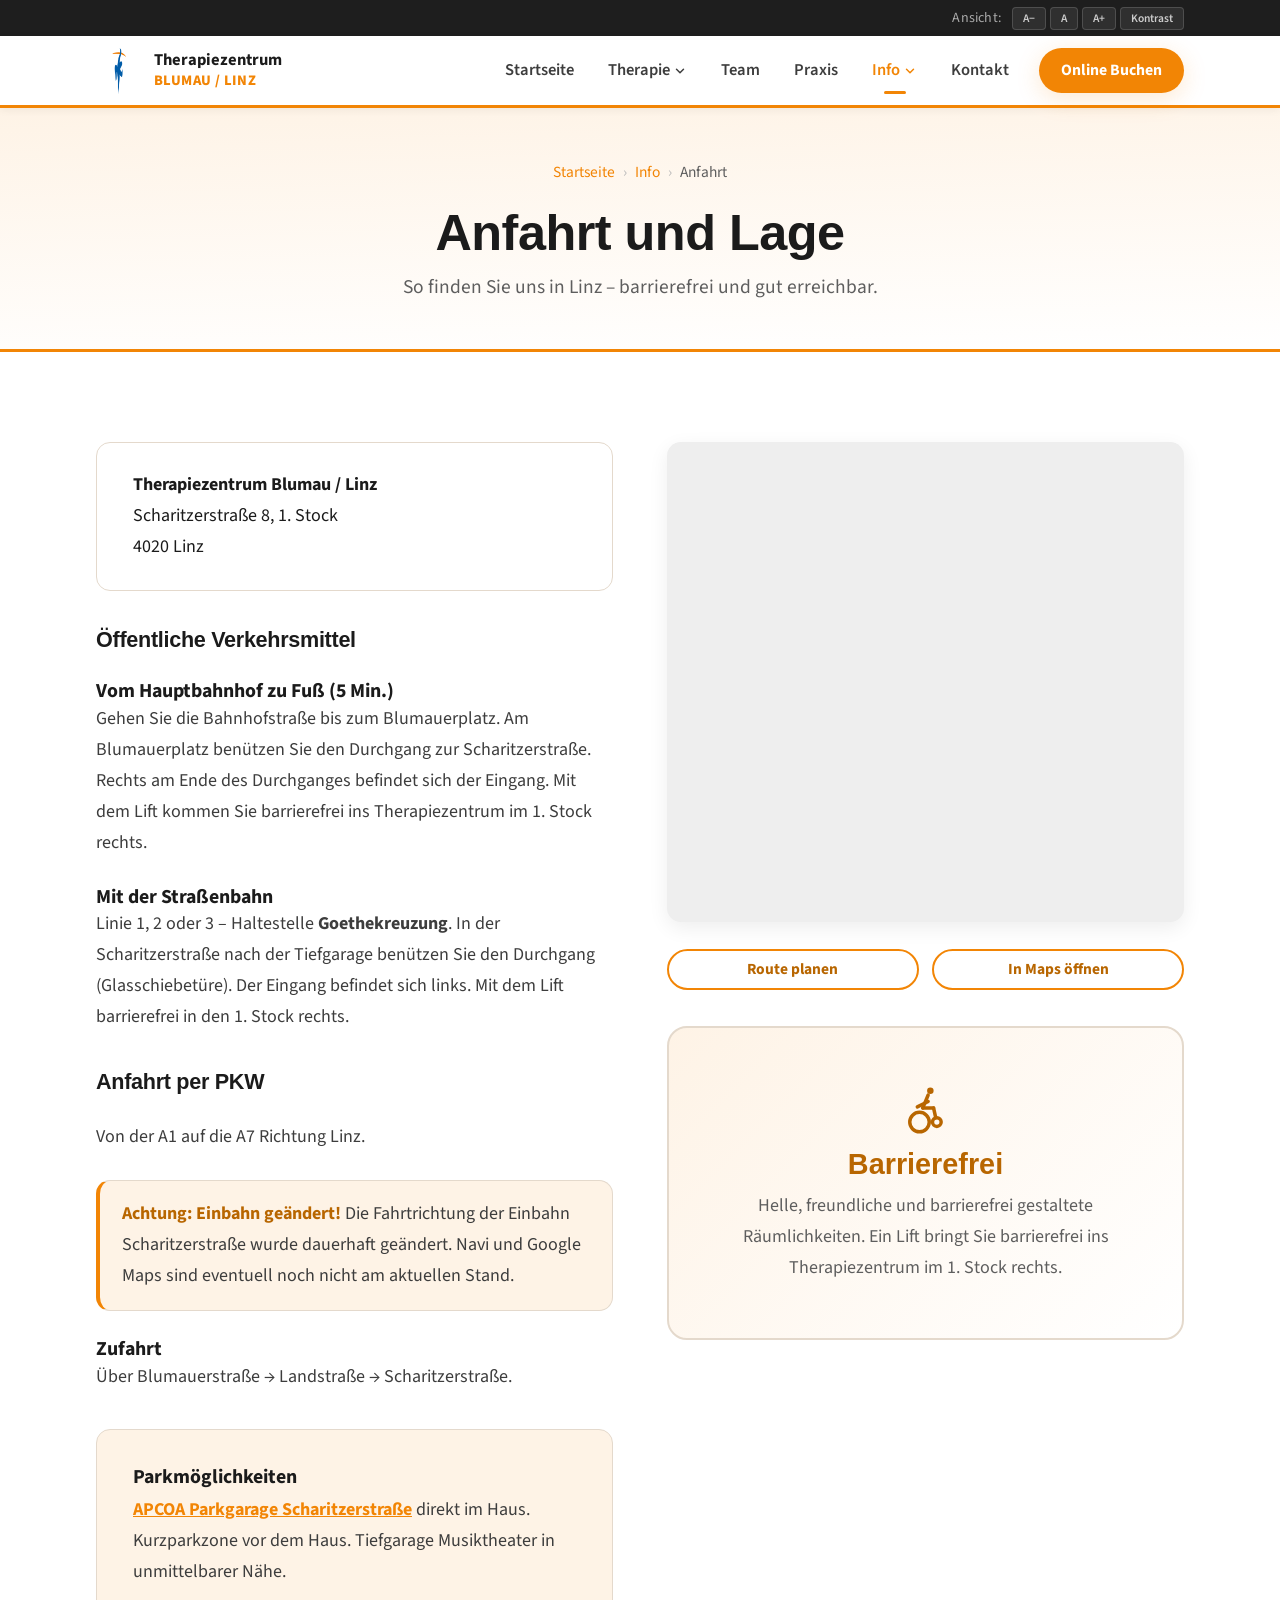
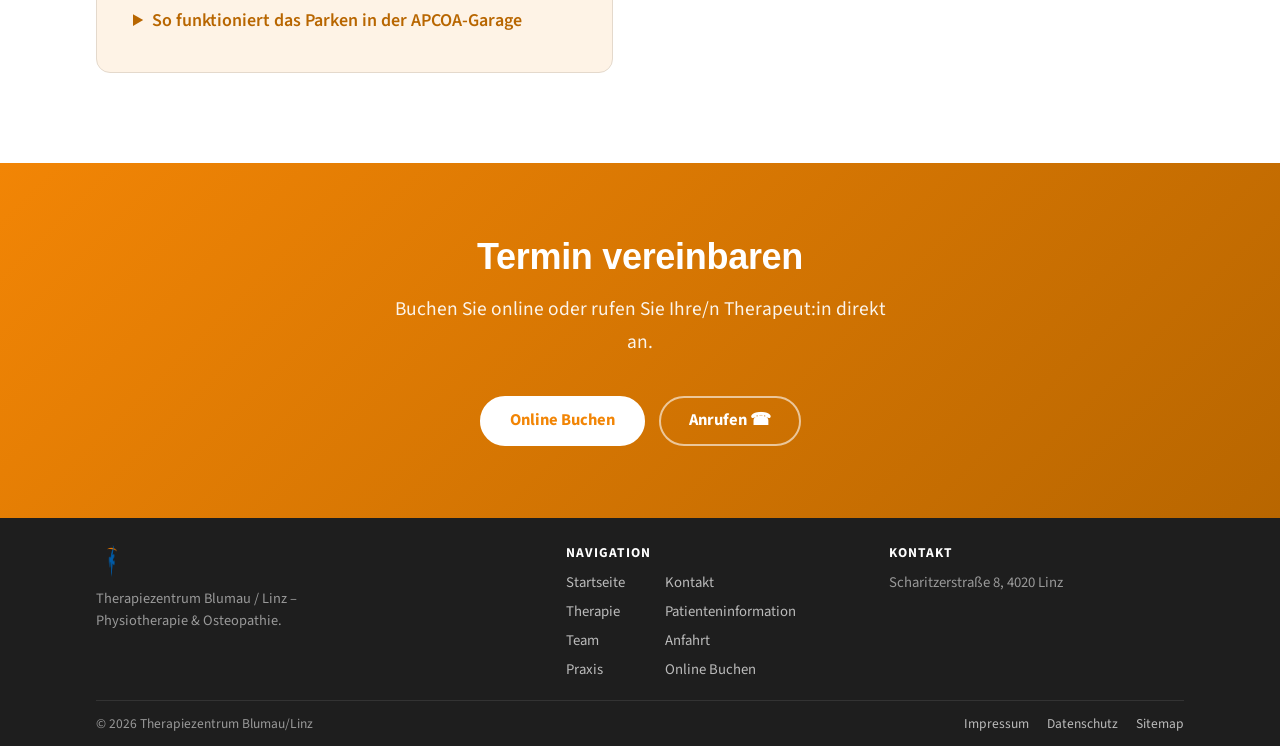
==== commit f4d2c23e: "Anrufen ueberall bei Termin-Kaesten, gleiche Symbole Physio/Osteo, kuerzere Striche - "Anrufen" (zu " ====
--- a/anfahrt.html
+++ b/anfahrt.html
@@ -3,7 +3,7 @@
 <head>
   <meta charset="UTF-8">
   <meta name="viewport" content="width=device-width, initial-scale=1.0">
-  <title>Anfahrt — Therapiezentrum Blumau / Linz</title>
+  <title>Anfahrt – Therapiezentrum Blumau / Linz</title>
   <meta name="description" content="Anfahrt zum Therapiezentrum Blumau, Scharitzerstraße 8, 4020 Linz. Mit öffentlichen Verkehrsmitteln, PKW und barrierefrei erreichbar.">
   <link rel="preconnect" href="https://fonts.googleapis.com">
   <link rel="preconnect" href="https://fonts.gstatic.com" crossorigin>
@@ -21,7 +21,7 @@
       <div class="container">
         <nav class="breadcrumb" aria-label="Breadcrumb"><a href="index.html">Startseite</a><span class="sep">›</span><a href="patienteninformation.html">Info</a><span class="sep">›</span><span>Anfahrt</span></nav>
         <h1>Anfahrt und Lage</h1>
-        <p>So finden Sie uns in Linz — barrierefrei und gut erreichbar.</p>
+        <p>So finden Sie uns in Linz – barrierefrei und gut erreichbar.</p>
       </div>
     </div>
 
@@ -47,7 +47,7 @@
               </div>
               <div class="mb-3">
                 <h4>Mit der Straßenbahn</h4>
-                <p class="text-mid">Linie 1, 2 oder 3 — Haltestelle <strong>Goethekreuzung</strong>. In der Scharitzerstraße nach der Tiefgarage benützen Sie den Durchgang (Glasschiebetüre). Der Eingang befindet sich links. Mit dem Lift barrierefrei in den 1. Stock rechts.</p>
+                <p class="text-mid">Linie 1, 2 oder 3 – Haltestelle <strong>Goethekreuzung</strong>. In der Scharitzerstraße nach der Tiefgarage benützen Sie den Durchgang (Glasschiebetüre). Der Eingang befindet sich links. Mit dem Lift barrierefrei in den 1. Stock rechts.</p>
               </div>
             </div>
 
@@ -74,7 +74,7 @@
                   <li><strong>Vor der Einfahrt</strong> in der App „<a href="https://pay.apcoaflow.com/app/v2" target="_blank" rel="noopener" style="color:#b86600; text-decoration: underline;">APCOA FLOW</a>“ registrieren.</li>
                   <li>Kennzeichen und Zahlungsmittel hinterlegen und <strong>unbedingt über die Bank bestätigen</strong>.</li>
                   <li>Einfahren. Danach muss der Parkvorgang in der App unter „Meine Parkvorgänge“ erscheinen. <strong>Sonst wird der teurere Normaltarif verrechnet.</strong></li>
-                  <li>Einfach ausfahren — bezahlt wird automatisch über die Kennzeichenerkennung.</li>
+                  <li>Einfach ausfahren – bezahlt wird automatisch über die Kennzeichenerkennung.</li>
                 </ol>
                 <p style="margin:0.6rem 0 0; font-size:0.92rem; color:#5e5e5e; line-height:1.65;">Tipp: Parkdeck im 2. Untergeschoss. Bei Fragen zur Garage: <a href="mailto:info@apcoa.at" style="color:#b86600; text-decoration: underline;">info@apcoa.at</a> · <a href="https://www.apcoa.at/apcoa-flow" target="_blank" rel="noopener" style="color:#b86600; text-decoration: underline;">Allgemeine Infos zu APCOA FLOW</a></p>
               </details>
@@ -112,16 +112,16 @@
     <section class="cta-banner" aria-label="Termin vereinbaren">
       <div class="container">
         <h2>Termin vereinbaren</h2>
-        <p>Buchen Sie online oder rufen Sie Ihre Therapeutin direkt an.</p>
+        <p>Buchen Sie online oder rufen Sie Ihre/n Therapeut:in direkt an.</p>
         <div class="cta-banner__actions">
           <a href="buchen.html" class="btn btn--white">Online Buchen</a>
-          <a href="kontakt.html" class="btn btn--white-outline">Alle Kontakte</a>
+          <a href="kontakt.html#direktkontakt" class="btn btn--white-outline">Anrufen ☎</a>
         </div>
       </div>
     </section>
   </main>
 
-  <footer class="site-footer"><div class="container"><div class="site-footer__grid"><div class="site-footer__brand"><div class="logo__icon"><img src="images/logo 2011 Manderl rev00.png" alt="" aria-hidden="true"></div><p>Therapiezentrum Blumau / Linz — Physiotherapie & Osteopathie.</p></div><nav aria-label="Footer Navigation"><h4>Navigation</h4><ul><li><a href="index.html">Startseite</a></li><li><a href="therapie.html">Therapie</a></li><li><a href="team.html">Team</a></li><li><a href="praxis.html">Praxis</a></li><li><a href="kontakt.html">Kontakt</a></li><li><a href="patienteninformation.html">Patienteninformation</a></li><li><a href="anfahrt.html">Anfahrt</a></li><li><a href="buchen.html">Online Buchen</a></li></ul></nav><div><h4>Kontakt</h4><ul><li>Scharitzerstraße 8, 4020 Linz</li></ul></div></div><div class="site-footer__bottom"><span>© 2026 Therapiezentrum Blumau/Linz</span><div class="site-footer__bottom-links"><a href="#">Impressum</a><a href="#">Datenschutz</a><a href="#">Sitemap</a></div></div></div></footer>
+  <footer class="site-footer"><div class="container"><div class="site-footer__grid"><div class="site-footer__brand"><div class="logo__icon"><img src="images/logo 2011 Manderl rev00.png" alt="" aria-hidden="true"></div><p>Therapiezentrum Blumau / Linz – Physiotherapie & Osteopathie.</p></div><nav aria-label="Footer Navigation"><h4>Navigation</h4><ul><li><a href="index.html">Startseite</a></li><li><a href="therapie.html">Therapie</a></li><li><a href="team.html">Team</a></li><li><a href="praxis.html">Praxis</a></li><li><a href="kontakt.html">Kontakt</a></li><li><a href="patienteninformation.html">Patienteninformation</a></li><li><a href="anfahrt.html">Anfahrt</a></li><li><a href="buchen.html">Online Buchen</a></li></ul></nav><div><h4>Kontakt</h4><ul><li>Scharitzerstraße 8, 4020 Linz</li></ul></div></div><div class="site-footer__bottom"><span>© 2026 Therapiezentrum Blumau/Linz</span><div class="site-footer__bottom-links"><a href="#">Impressum</a><a href="#">Datenschutz</a><a href="#">Sitemap</a></div></div></div></footer>
   <script src="js/main.js"></script>
 </body>
 </html>
--- a/css/style.css
+++ b/css/style.css
@@ -912,6 +912,17 @@
   color: #1b1b1b;
   transition: 0.3s cubic-bezier(0.22, 1, 0.36, 1);
 }
+/* Bei Therapeut:innen ohne Online-Buchung ist der Telefon-Button der Haupt-Button: orange */
+.phone-btn--orange {
+  background: #f28505;
+  border-color: #f28505;
+  color: #ffffff;
+}
+.phone-btn.phone-btn--orange:hover {
+  background: #b86600;
+  border-color: #b86600;
+  color: #ffffff;
+}
 .phone-btn:hover {
   border-color: #f28505;
   color: #f28505;
@@ -976,28 +987,119 @@
   color: #3d3d3d;
   line-height: 1.8;
 }
-/* ── Beschwerdebilder photo grid ─────────────────────────── */
-.complaint-grid {
-  display: grid;
-  grid-template-columns: repeat(4, 1fr);
-  gap: 0.7rem;
-  margin-top: 1.5rem;
+/* ── Beschwerdebilder: Karussell (Liste Zeilen 18, 78, 79, 81) ──
+   Ein Hauptbild in der Mitte (so groß wie die Bilder auf der Startseite),
+   links und rechts ein halbes, unscharfes Vorschaubild. Endlos, nur per Klick,
+   kein Effekt beim Darüberfahren mit der Maus. */
+.complaint-carousel {
+  --sw: 272px;   /* Breite Hauptbild */
+  --sh: 160px;   /* Höhe Hauptbild */
+  --gap: 16px;
+  position: relative;
+  max-width: calc(2 * var(--sw) + 2 * var(--gap));
+  height: var(--sh);
+  margin: 0 auto 2.5rem;
+}
+.complaint-carousel__track {
+  position: relative;
+  height: 100%;
+  overflow: hidden;
   list-style: none;
+  margin: 0;
   padding: 0;
 }
 .complaint-card {
-  position: relative;
+  position: absolute;
+  top: 0;
+  left: 50%;
+  width: var(--sw);
+  height: 100%;
+  transform: translateX(-50%);
   border-radius: 12px;
   overflow: hidden;
-  aspect-ratio: 4 / 3;
   background-size: cover;
   background-position: center;
-  transition: transform 0.35s cubic-bezier(0.22, 1, 0.36, 1),
-              box-shadow 0.35s cubic-bezier(0.22, 1, 0.36, 1);
-}
-.complaint-card:hover {
-  transform: scale(1.03);
-  box-shadow: 0 10px 32px rgba(0, 0, 0, 0.18);
+  opacity: 0;
+  pointer-events: none;
+  transition: left 0.45s cubic-bezier(0.22, 1, 0.36, 1),
+              opacity 0.45s ease,
+              filter 0.45s ease;
+}
+.complaint-card.is-current {
+  opacity: 1;
+  z-index: 2;
+}
+.complaint-card.is-prev,
+.complaint-card.is-next {
+  opacity: 0.75;
+  filter: blur(3px);
+  pointer-events: auto;
+  cursor: pointer;
+  z-index: 1;
+}
+.complaint-card.is-prev  { left: calc(50% - var(--sw) - var(--gap)); }
+.complaint-card.is-next  { left: calc(50% + var(--sw) + var(--gap)); }
+.complaint-card.is-before { left: calc(50% - 2 * (var(--sw) + var(--gap))); }
+.complaint-card.is-after  { left: calc(50% + 2 * (var(--sw) + var(--gap))); }
+.complaint-card.is-prev span,
+.complaint-card.is-next span { opacity: 0; }
+.complaint-carousel__btn {
+  position: absolute;
+  top: 50%;
+  transform: translateY(-50%);
+  z-index: 3;
+  width: 42px;
+  height: 42px;
+  border: none;
+  border-radius: 50%;
+  background: #ffffff;
+  color: #f28505;
+  box-shadow: 0 2px 10px rgba(0, 0, 0, 0.2);
+  display: flex;
+  align-items: center;
+  justify-content: center;
+  cursor: pointer;
+}
+.complaint-carousel__btn--prev { left: 6px; }
+.complaint-carousel__btn--next { right: 6px; }
+.complaint-carousel__btn:focus-visible {
+  outline: 3px solid #f28505;
+  outline-offset: 2px;
+}
+@media (max-width: 600px) {
+  .complaint-carousel {
+    --sw: 76%;
+    --sh: 150px;
+    --gap: 10px;
+    max-width: 100%;
+  }
+  .complaint-carousel__btn { width: 36px; height: 36px; }
+  .complaint-carousel__btn--prev { left: 2px; }
+  .complaint-carousel__btn--next { right: 2px; }
+}
+@media (prefers-reduced-motion: reduce) {
+  .complaint-card { transition: none; }
+}
+.sr-only {
+  position: absolute;
+  width: 1px;
+  height: 1px;
+  padding: 0;
+  margin: -1px;
+  overflow: hidden;
+  clip: rect(0, 0, 0, 0);
+  white-space: nowrap;
+  border: 0;
+}
+/* Therapie: Kopfbereich schmäler, Schrift kleiner (Zeile 81) */
+.page-header--kompakt {
+  padding: 1.4rem 0 1.2rem;
+}
+.page-header--kompakt h1 {
+  font-size: 2rem;
+}
+.page-header--kompakt + .section {
+  padding-top: 2rem;
 }
 .complaint-card::after {
   content: '';
@@ -1022,12 +1124,6 @@
   line-height: 1.35;
   z-index: 1;
 }
-@media (max-width: 880px) {
-  .complaint-grid { grid-template-columns: repeat(3, 1fr); }
-}
-@media (max-width: 580px) {
-  .complaint-grid { grid-template-columns: repeat(2, 1fr); }
-}
 
 /* ── Therapy accordion checklist ────────────────────────── */
 .therapy-detail__list {
@@ -1300,7 +1396,16 @@
   display: grid;
   grid-template-columns: 1.5fr 1fr 1fr;
   gap: 1.5rem;
-  margin-bottom: 1rem;
+  margin-bottom: 0.8rem;
+  align-items: start;
+}
+/* Navigation in 2 Spalten (je 4 Links, von oben nach unten), damit die Fußzeile niedriger ist */
+.site-footer nav ul {
+  display: grid;
+  grid-template-rows: repeat(4, auto);
+  grid-auto-flow: column;
+  grid-auto-columns: max-content;
+  column-gap: 2.2rem;
 }
 .site-footer__brand .logo__icon {
   width: 32px;
